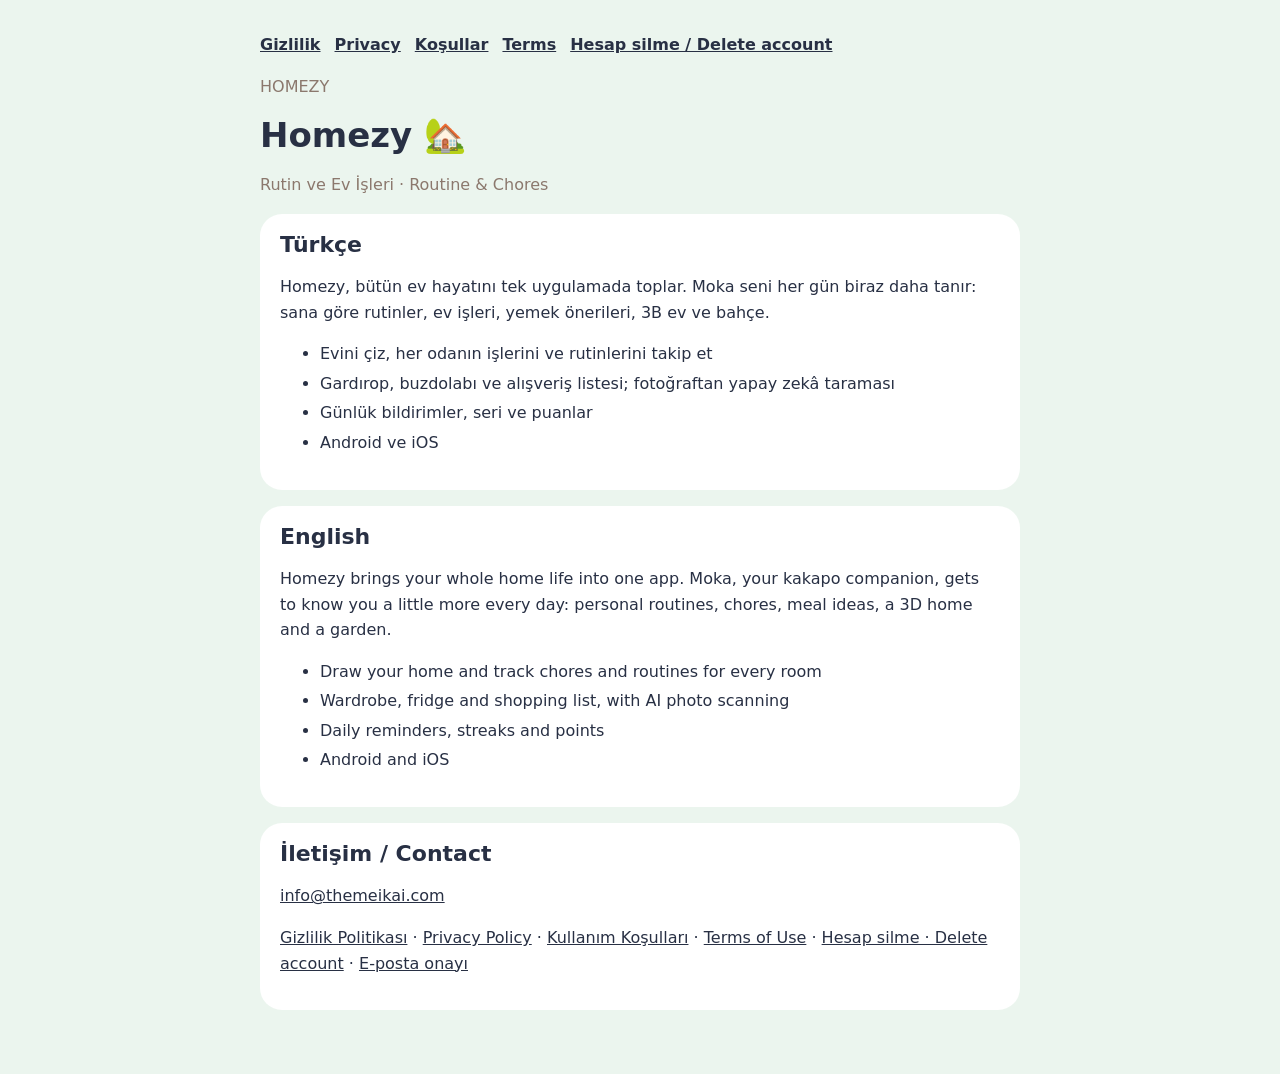
==== homezy/index.html @ 91e220b9 "Add Homezy landing page at /homezy/ Co-Authored-By: Claude Opus 5.5 <noreply@anthropic.com> Claude-S" ====
<!doctype html>
<html lang="tr">
<head>
<meta charset="utf-8">
<meta name="viewport" content="width=device-width, initial-scale=1">
<title>Homezy – Rutin ve Ev İşleri</title>
<meta name="description" content="Homezy: Moka seni tanır, ev işlerini, rutinini ve yemeğini kolaylaştırır. / Moka learns you and makes chores, routine and meals easier.">
<style>
body { margin: 0; background: #EBF5EE; color: #283044; font: 16px/1.6 Nunito, system-ui, sans-serif; }
main { max-width: 760px; margin: 0 auto; padding: 32px 18px 64px; }
h1, h2, h3 { font-family: "Baloo 2", system-ui, sans-serif; line-height: 1.2; }
h1 { font-size: 34px; margin: 0 0 4px; }
h2 { font-size: 22px; margin: 32px 0 8px; }
h3 { font-size: 17px; margin: 18px 0 4px; }
.muted { color: #8B786D; }
.card { background: #fff; border-radius: 22px; padding: 18px 20px; margin-top: 16px; }
.todo { background: #fff3cd; padding: 0 4px; border-radius: 4px; }
a { color: #283044; }
li { margin: 4px 0; }
table { border-collapse: collapse; width: 100%; font-size: 14.5px; background: #fff; border-radius: 12px; overflow: hidden; }
th, td { text-align: left; padding: 8px 10px; border-bottom: 1px solid #EBF5EE; vertical-align: top; }
th { background: #dfeee4; }
nav a { margin-right: 14px; font-weight: 700; }
@media (prefers-color-scheme: dark) {
  body { background: #283044; color: #EBF5EE; }
  .card, table { background: #323b52; }
  th { background: #3a4460; }
  td, th { border-color: #283044; }
  a { color: #EBF5EE; }
  .todo { background: #5c4d1a; }
}

</style>
</head>
<body>
<main>
<nav><a href="/homezy/gizlilik">Gizlilik</a><a href="/homezy/privacy">Privacy</a><a href="/homezy/kosullar">Koşullar</a><a href="/homezy/terms">Terms</a><a href="/homezy/hesap-silme">Hesap silme / Delete account</a></nav>
<p class="muted">HOMEZY</p>
<h1>Homezy 🏡</h1>
<p class="muted">Rutin ve Ev İşleri · Routine &amp; Chores</p>

<div class="card">
<h2 style="margin-top:0">Türkçe</h2>
<p>Homezy, bütün ev hayatını tek uygulamada toplar. Moka seni her gün biraz daha tanır: sana göre rutinler, ev işleri, yemek önerileri, 3B ev ve bahçe.</p>
<ul>
<li>Evini çiz, her odanın işlerini ve rutinlerini takip et</li>
<li>Gardırop, buzdolabı ve alışveriş listesi; fotoğraftan yapay zekâ taraması</li>
<li>Günlük bildirimler, seri ve puanlar</li>
<li>Android ve iOS</li>
</ul>
</div>

<div class="card">
<h2 style="margin-top:0">English</h2>
<p>Homezy brings your whole home life into one app. Moka, your kakapo companion, gets to know you a little more every day: personal routines, chores, meal ideas, a 3D home and a garden.</p>
<ul>
<li>Draw your home and track chores and routines for every room</li>
<li>Wardrobe, fridge and shopping list, with AI photo scanning</li>
<li>Daily reminders, streaks and points</li>
<li>Android and iOS</li>
</ul>
</div>

<div class="card">
<h2 style="margin-top:0">İletişim / Contact</h2>
<p><a href="mailto:info@themeikai.com">info@themeikai.com</a></p>
<p><a href="/homezy/gizlilik">Gizlilik Politikası</a> · <a href="/homezy/privacy">Privacy Policy</a> · <a href="/homezy/kosullar">Kullanım Koşulları</a> · <a href="/homezy/terms">Terms of Use</a> · <a href="/homezy/hesap-silme">Hesap silme · Delete account</a> · <a href="/homezy/eposta-onayi">E-posta onayı</a></p>
</div>
</main>
</body>
</html>
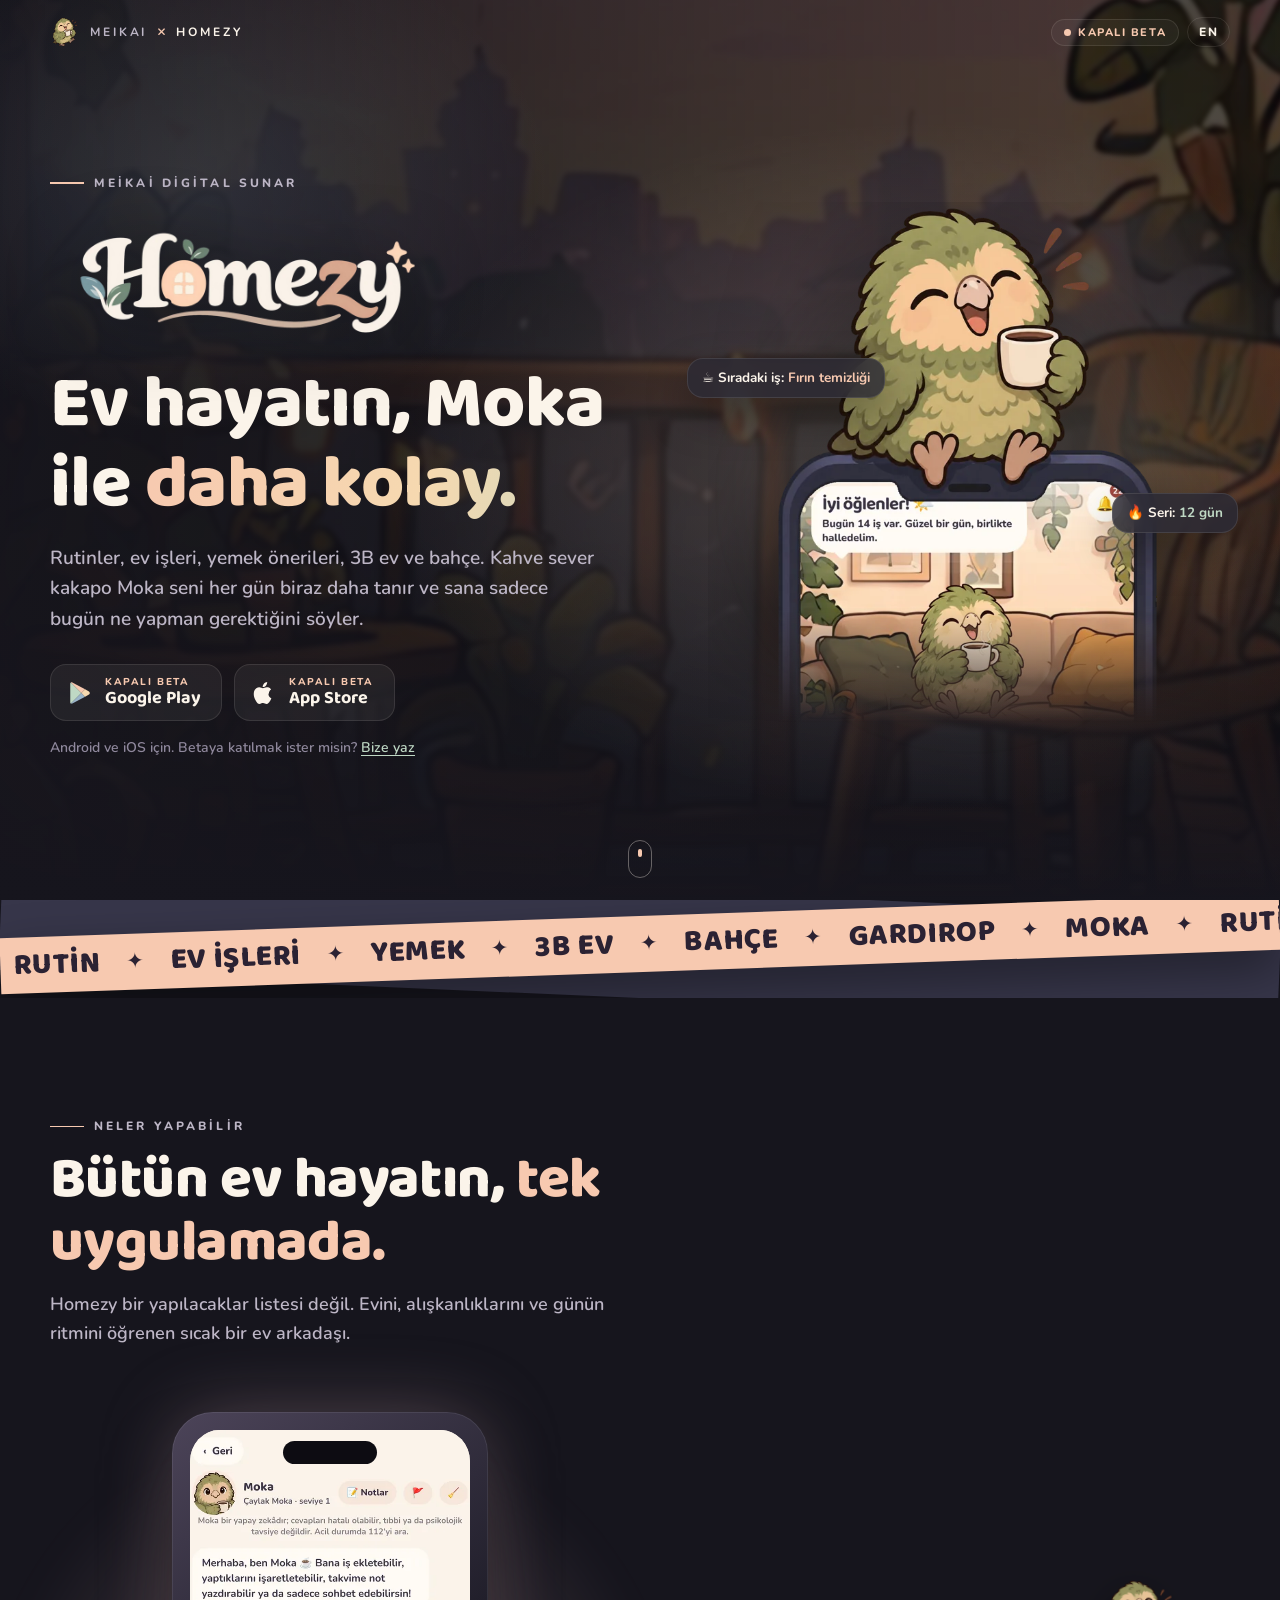
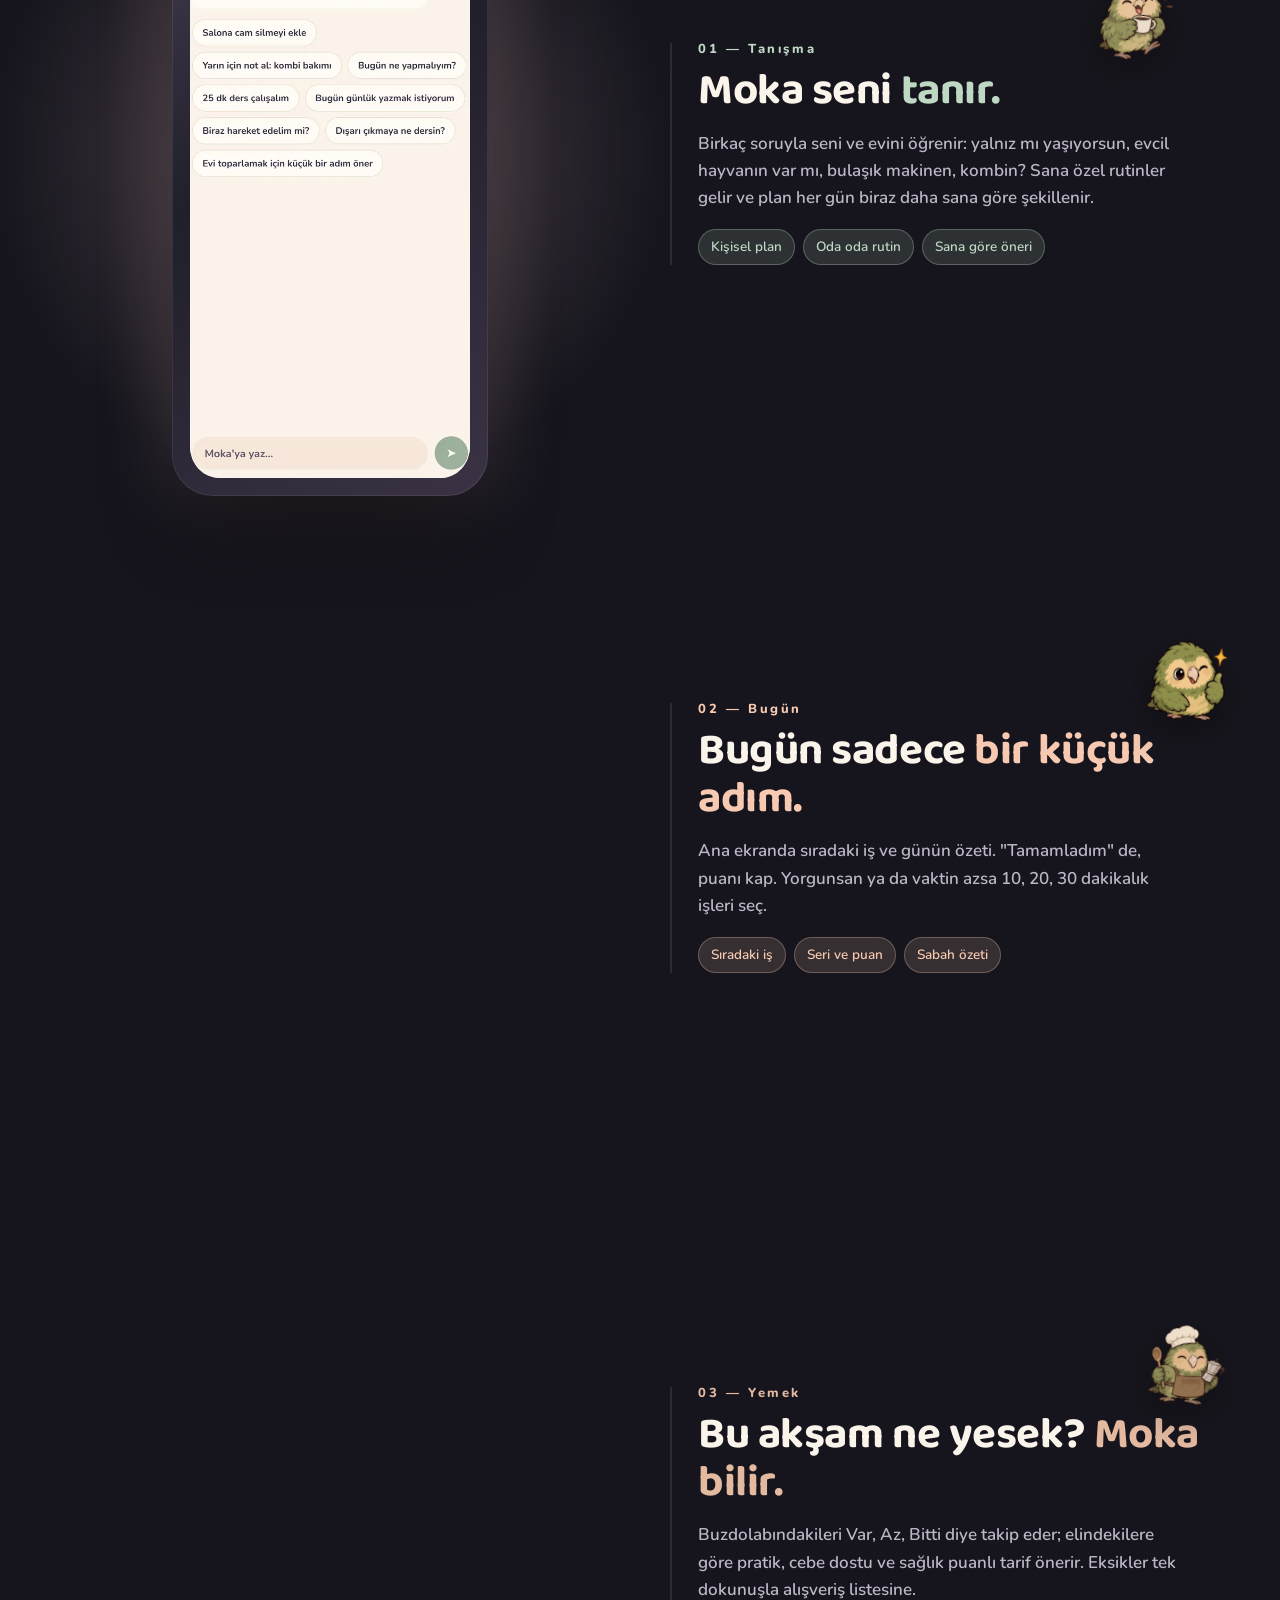
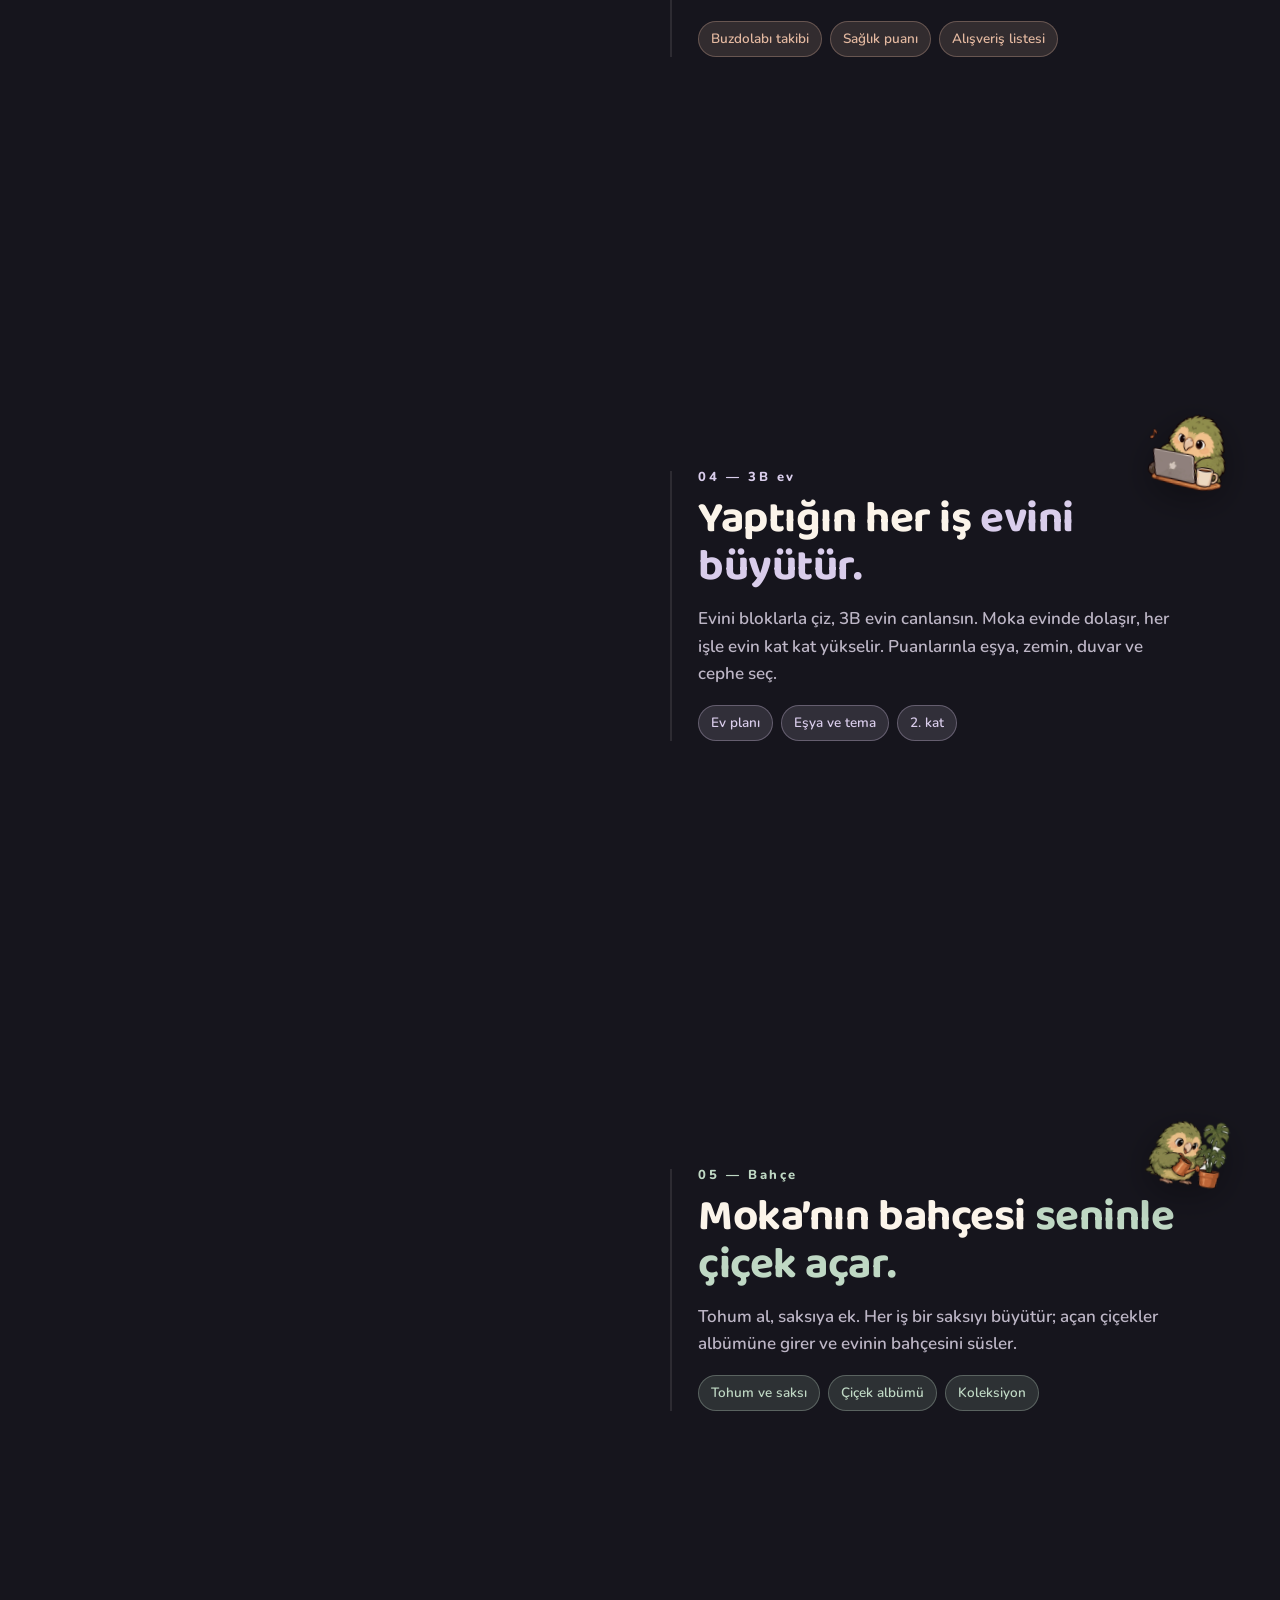
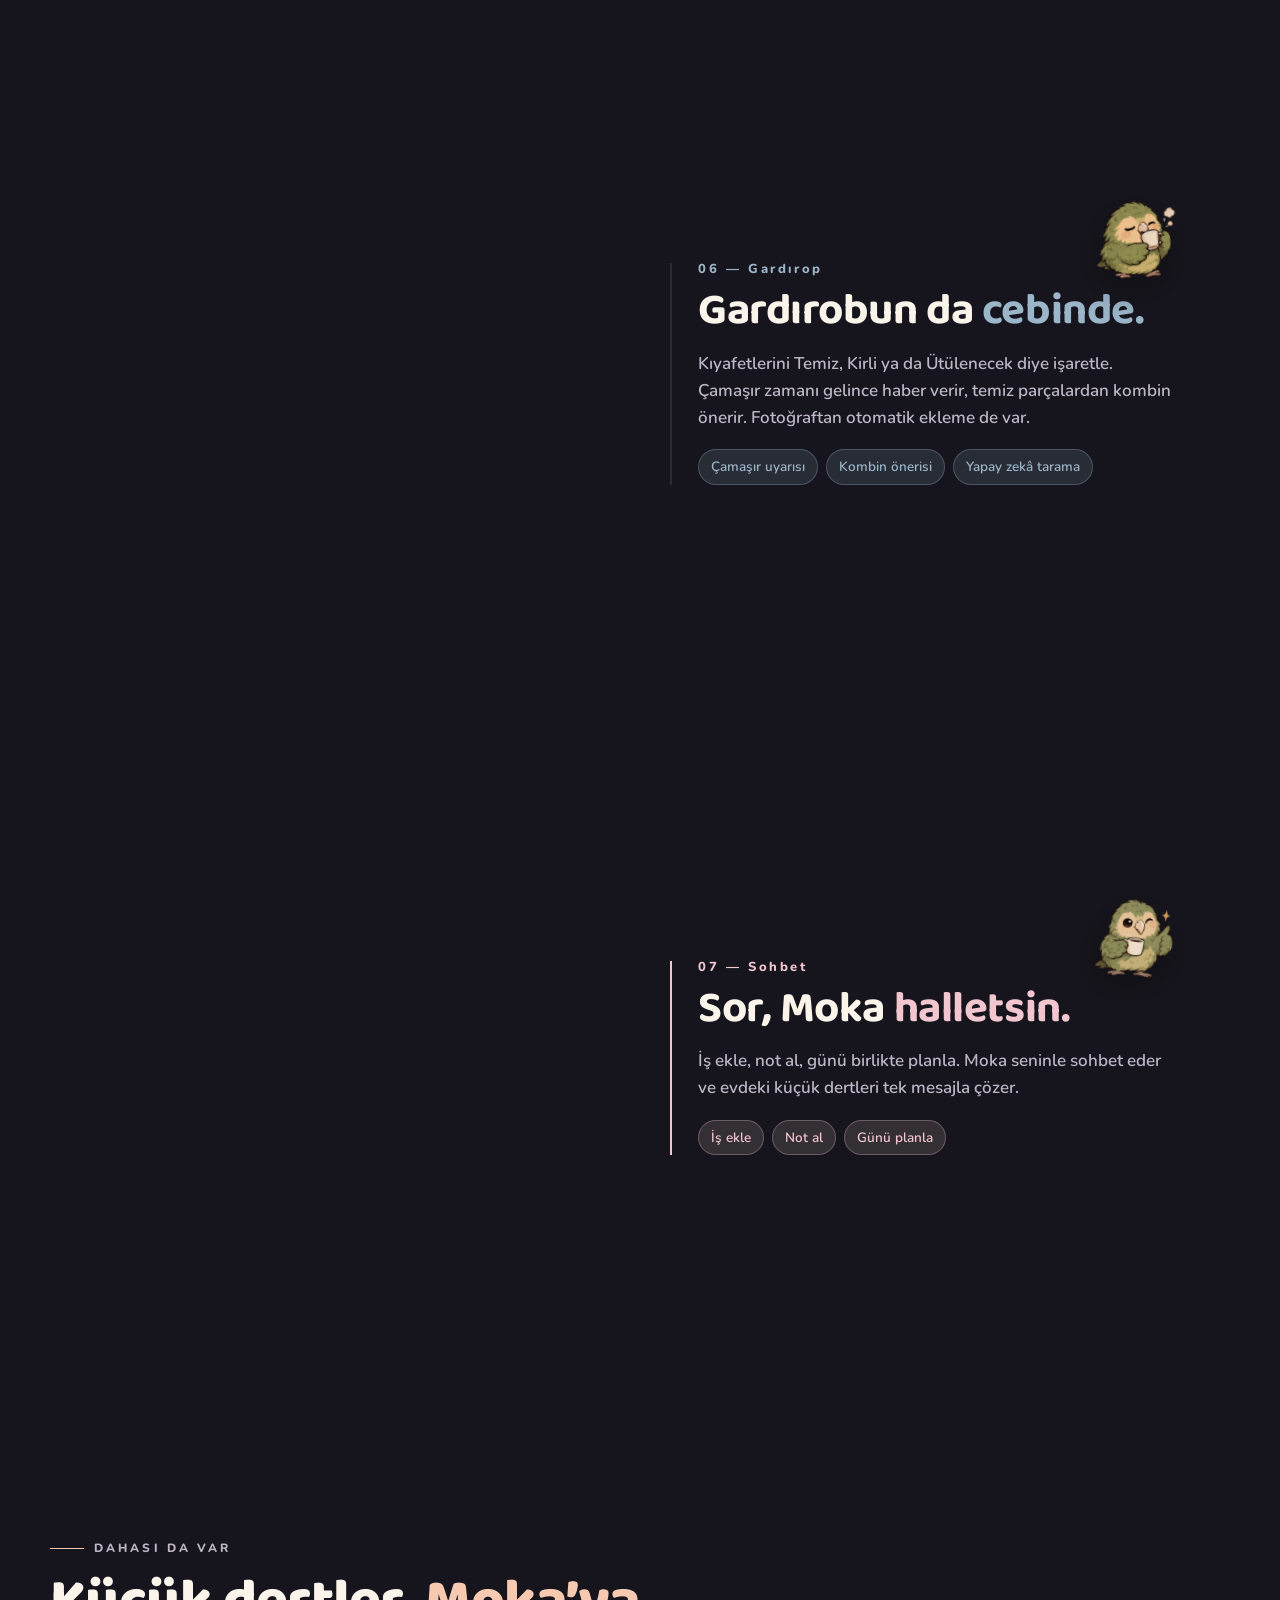
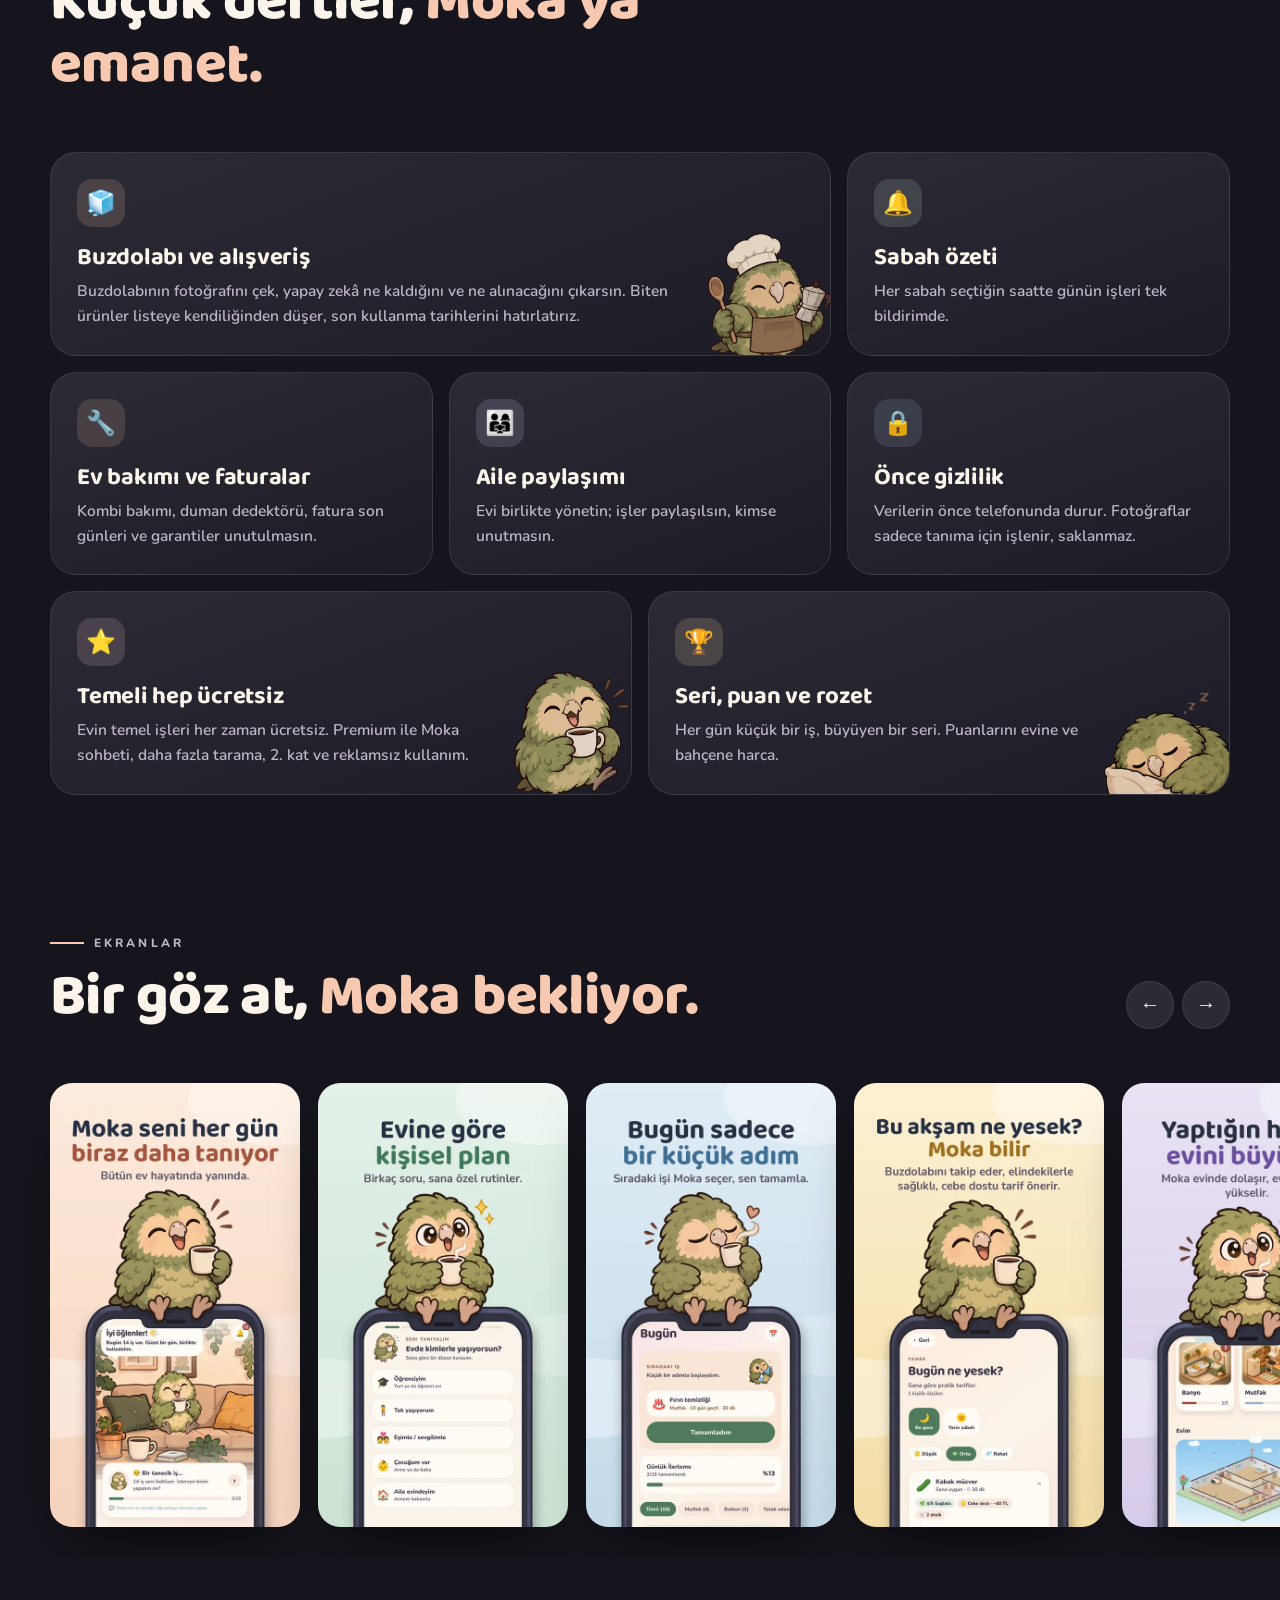
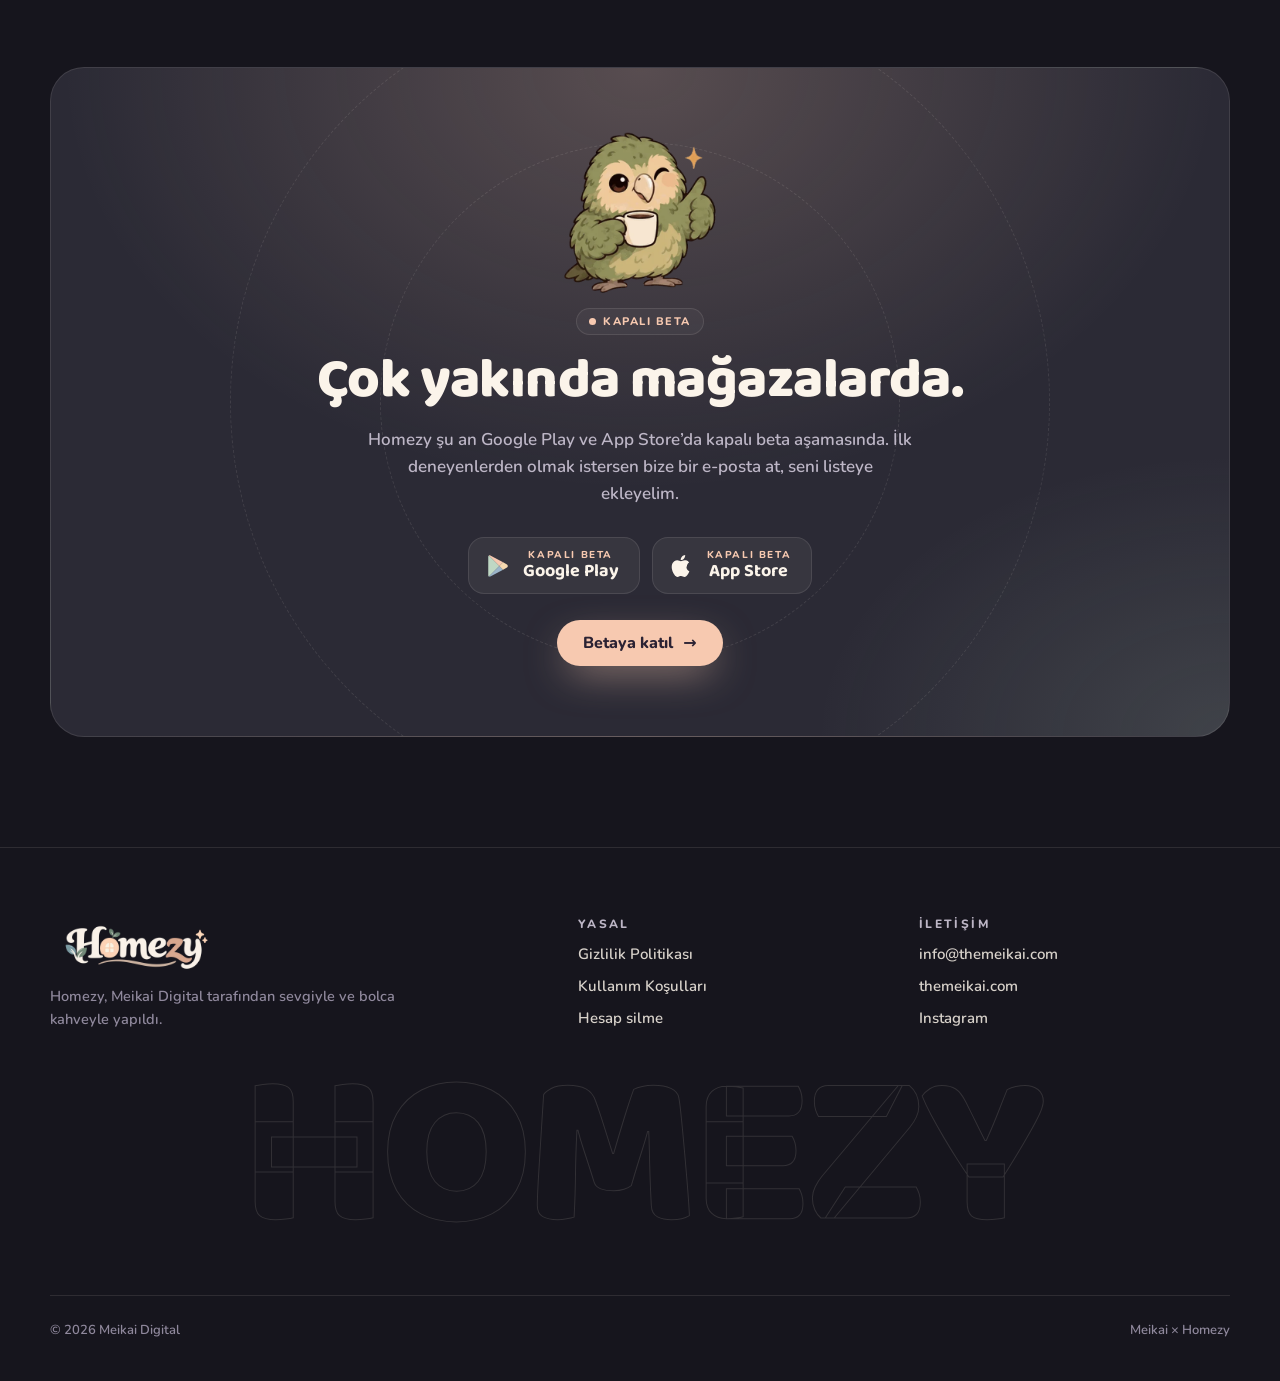
==== commit 93c89bb7: "Meikai x Homezy: ana sayfa kartı ve /homezy/ tanıtım sayfası - Ana sayfada 02 numaralı proje artık M" ====
--- a/homezy/index.html
+++ b/homezy/index.html
@@ -2,70 +2,554 @@
 <html lang="tr">
 <head>
 <meta charset="utf-8">
-<meta name="viewport" content="width=device-width, initial-scale=1">
-<title>Homezy – Rutin ve Ev İşleri</title>
-<meta name="description" content="Homezy: Moka seni tanır, ev işlerini, rutinini ve yemeğini kolaylaştırır. / Moka learns you and makes chores, routine and meals easier.">
+<meta name="viewport" content="width=device-width, initial-scale=1, viewport-fit=cover">
+<title>Homezy – Rutin ve Ev İşleri | Meikai</title>
+<meta name="description" content="Homezy: kahve sever kakapo Moka seni tanır; rutinlerini, ev işlerini, yemeğini, 3B evini ve bahçeni tek uygulamada toplar. Şu an kapalı betada.">
+<meta name="theme-color" content="#16151d">
+<link rel="canonical" href="https://themeikai.com/homezy/">
+<meta property="og:type" content="website">
+<meta property="og:url" content="https://themeikai.com/homezy/">
+<meta property="og:title" content="Homezy – Moka ile ev hayatı daha kolay">
+<meta property="og:description" content="Rutinler, ev işleri, yemek önerileri, 3B ev ve bahçe. Hepsi tek yerde. Meikai x Homezy.">
+<meta property="og:image" content="https://themeikai.com/homezy/img/og.jpg">
+<meta property="og:image:width" content="1024">
+<meta property="og:image:height" content="500">
+<meta name="twitter:card" content="summary_large_image">
+<link rel="icon" href="/homezy/img/moka-happy.webp" type="image/webp">
+<link rel="preconnect" href="https://fonts.googleapis.com">
+<link rel="preconnect" href="https://fonts.gstatic.com" crossorigin>
+<link href="https://fonts.googleapis.com/css2?family=Baloo+2:wght@600;700;800&family=Nunito:wght@500;600;700;800&display=swap" rel="stylesheet">
+<link rel="preload" as="image" href="/homezy/img/tr-moka-phone.webp">
 <style>
-body { margin: 0; background: #EBF5EE; color: #283044; font: 16px/1.6 Nunito, system-ui, sans-serif; }
-main { max-width: 760px; margin: 0 auto; padding: 32px 18px 64px; }
-h1, h2, h3 { font-family: "Baloo 2", system-ui, sans-serif; line-height: 1.2; }
-h1 { font-size: 34px; margin: 0 0 4px; }
-h2 { font-size: 22px; margin: 32px 0 8px; }
-h3 { font-size: 17px; margin: 18px 0 4px; }
-.muted { color: #8B786D; }
-.card { background: #fff; border-radius: 22px; padding: 18px 20px; margin-top: 16px; }
-.todo { background: #fff3cd; padding: 0 4px; border-radius: 4px; }
-a { color: #283044; }
-li { margin: 4px 0; }
-table { border-collapse: collapse; width: 100%; font-size: 14.5px; background: #fff; border-radius: 12px; overflow: hidden; }
-th, td { text-align: left; padding: 8px 10px; border-bottom: 1px solid #EBF5EE; vertical-align: top; }
-th { background: #dfeee4; }
-nav a { margin-right: 14px; font-weight: 700; }
-@media (prefers-color-scheme: dark) {
-  body { background: #283044; color: #EBF5EE; }
-  .card, table { background: #323b52; }
-  th { background: #3a4460; }
-  td, th { border-color: #283044; }
-  a { color: #EBF5EE; }
-  .todo { background: #5c4d1a; }
+:root {
+  --bg: #16151d; --bg2: #1d1c26; --surface: #2b2a35; --card: #37364a; --line: rgb(251 244 234 / .1);
+  --ink: #fbf4ea; --muted: #bdb6c6; --dim: #8f889c;
+  --sage: #bfd8c4; --peach: #f7c9b0; --warm: #e3b9a0; --lav: #d9cdeb; --rose: #f2c6cf; --blue: #9bb5c9; --gold: #f6d9b0;
+  --accent: var(--sage);
+  --display: "Baloo 2", system-ui, sans-serif; --body: "Nunito", system-ui, sans-serif;
+  --ease: cubic-bezier(.16, 1, .3, 1);
 }
-
+*, *::before, *::after { box-sizing: border-box; }
+html { scroll-behavior: smooth; -webkit-text-size-adjust: 100%; }
+body { margin: 0; background: var(--bg); color: var(--ink); font: 600 17px/1.6 var(--body); overflow-x: clip; -webkit-font-smoothing: antialiased; }
+img { max-width: 100%; height: auto; display: block; }
+a { color: inherit; }
+h1, h2, h3 { font-family: var(--display); font-weight: 700; line-height: 1.08; margin: 0; letter-spacing: -.01em; }
+p { margin: 0; }
+.wrap { width: min(1180px, 100% - 32px); margin-inline: auto; }
+.sr { position: absolute; width: 1px; height: 1px; overflow: hidden; clip: rect(0 0 0 0); white-space: nowrap; }
+::selection { background: var(--peach); color: var(--bg); }
+
+/* ---------- Üst bar ---------- */
+.top { position: fixed; inset: 0 0 auto; z-index: 50; transition: background .4s, backdrop-filter .4s, border-color .4s; border-bottom: 1px solid transparent; }
+.top.scrolled { background: rgb(22 21 29 / .72); backdrop-filter: blur(14px) saturate(1.3); -webkit-backdrop-filter: blur(14px) saturate(1.3); border-color: var(--line); }
+.top .wrap { display: flex; align-items: center; justify-content: space-between; gap: 12px; height: 64px; }
+.lockup { display: flex; align-items: center; gap: 10px; text-decoration: none; font: 700 12px/1 var(--body); letter-spacing: .24em; text-transform: uppercase; white-space: nowrap; }
+.lockup img { width: 30px; height: 30px; border-radius: 8px; }
+.lockup .x { color: var(--peach); font-size: 15px; letter-spacing: 0; transform: translateY(-1px); }
+.lockup .mk { color: var(--muted); }
+.top-r { display: flex; align-items: center; gap: 8px; }
+.pill { display: inline-flex; align-items: center; gap: 7px; padding: 7px 12px; border-radius: 999px; border: 1px solid var(--line); background: rgb(255 255 255 / .04); font: 800 11px/1 var(--body); letter-spacing: .14em; text-transform: uppercase; color: var(--peach); white-space: nowrap; }
+.pill i { width: 7px; height: 7px; border-radius: 50%; background: var(--peach); box-shadow: 0 0 0 0 rgb(247 201 176 / .7); animation: ping 2s infinite; }
+@keyframes ping { 70% { box-shadow: 0 0 0 9px rgb(247 201 176 / 0); } 100% { box-shadow: 0 0 0 0 rgb(247 201 176 / 0); } }
+.lang { appearance: none; border: 1px solid var(--line); background: transparent; color: var(--ink); font: 800 12px/1 var(--body); letter-spacing: .12em; padding: 8px 11px; border-radius: 999px; cursor: pointer; transition: background .2s, color .2s; }
+.lang:hover { background: var(--ink); color: var(--bg); }
+
+/* ---------- Hero ---------- */
+.hero { position: relative; min-height: 100svh; display: grid; align-items: center; padding: 96px 0 72px; overflow: hidden; isolation: isolate; }
+.hero-bg { position: absolute; inset: -6% -2%; z-index: -3; background: url(/homezy/img/bg-balkon.webp) center 60% / cover; filter: saturate(.9) brightness(.42) blur(2px); transform: translate3d(0, var(--py, 0), 0) scale(1.05); }
+.hero::before { content: ""; position: absolute; inset: 0; z-index: -2; background:
+  radial-gradient(60% 55% at 72% 52%, rgb(247 201 176 / .22), transparent 70%),
+  radial-gradient(40% 40% at 15% 20%, rgb(155 181 201 / .14), transparent 70%),
+  linear-gradient(90deg, rgb(22 21 29 / .95) 0%, rgb(22 21 29 / .55) 55%, rgb(22 21 29 / .3) 100%),
+  linear-gradient(180deg, transparent 60%, var(--bg) 100%); }
+.stars { position: absolute; inset: 0; z-index: -1; pointer-events: none; }
+.stars span { position: absolute; width: 3px; height: 3px; border-radius: 50%; background: var(--gold); box-shadow: 0 0 10px 2px rgb(246 217 176 / .7); opacity: 0; animation: firefly var(--d, 9s) var(--dl, 0s) ease-in-out infinite; }
+@keyframes firefly { 0%, 100% { opacity: 0; transform: translate(0, 0); } 30% { opacity: .9; } 50% { transform: translate(var(--dx, 20px), var(--dy, -30px)); opacity: .5; } 70% { opacity: .95; } }
+.hero-grid { display: grid; gap: 40px; align-items: center; }
+.eyebrow { display: inline-flex; align-items: center; gap: 10px; font: 800 12px/1 var(--body); letter-spacing: .26em; text-transform: uppercase; color: var(--muted); }
+.eyebrow::before { content: ""; width: 34px; height: 1.5px; background: var(--peach); }
+.hero-logo { width: min(400px, 78vw); margin: 22px 0 18px -6px; filter: drop-shadow(0 10px 40px rgb(0 0 0 / .45)); }
+.hero h1 { font-size: clamp(38px, 6.2vw, 74px); font-weight: 800; }
+.hero h1 em { font-style: normal; background: linear-gradient(100deg, var(--peach), var(--gold) 35%, var(--sage) 65%, var(--peach)); background-size: 220% 100%; -webkit-background-clip: text; background-clip: text; color: transparent; animation: shimmer 7s linear infinite; }
+@keyframes shimmer { to { background-position: -220% 0; } }
+.hero .lead { margin-top: 18px; max-width: 34rem; font-size: clamp(16px, 1.6vw, 19px); color: var(--muted); }
+.stores { display: flex; flex-wrap: wrap; gap: 12px; margin-top: 30px; }
+.store { position: relative; display: inline-flex; align-items: center; gap: 12px; padding: 11px 20px 11px 16px; border-radius: 16px; background: rgb(251 244 234 / .06); border: 1px solid var(--line); color: var(--ink); text-decoration: none; cursor: default; overflow: hidden; transition: border-color .3s, transform .3s var(--ease); }
+.store:hover { border-color: rgb(247 201 176 / .45); transform: translateY(-2px); }
+.store svg { width: 26px; height: 26px; flex: none; }
+.store small { display: block; font: 800 10px/1.2 var(--body); letter-spacing: .16em; text-transform: uppercase; color: var(--peach); }
+.store b { display: block; font: 700 18px/1.15 var(--display); }
+.store::after { content: ""; position: absolute; inset: 0; background: linear-gradient(110deg, transparent 30%, rgb(255 255 255 / .09) 50%, transparent 70%); transform: translateX(-100%); animation: sweep 4.5s 1.5s ease-in-out infinite; }
+@keyframes sweep { 40%, 100% { transform: translateX(100%); } }
+.platforms { margin-top: 16px; font-size: 14px; color: var(--dim); }
+.platforms a { color: var(--sage); text-underline-offset: 3px; }
+
+.hero-art { position: relative; justify-self: center; width: min(520px, 92vw); perspective: 1200px; }
+.hero-art .glow { position: absolute; inset: 12% 8% 0; border-radius: 50%; background: radial-gradient(closest-side, rgb(247 201 176 / .45), rgb(191 216 196 / .12) 60%, transparent); filter: blur(30px); animation: breathe 6s ease-in-out infinite; }
+@keyframes breathe { 50% { transform: scale(1.08); opacity: .8; } }
+.phone-3d { position: relative; transform-style: preserve-3d; transform: rotateX(var(--rx, 0deg)) rotateY(var(--ry, 0deg)); transition: transform .5s var(--ease); }
+.phone-3d img { width: 100%; animation: bob 5s ease-in-out infinite; filter: drop-shadow(0 40px 60px rgb(0 0 0 / .55)); -webkit-mask-image: linear-gradient(180deg, #000 78%, transparent 100%); mask-image: linear-gradient(180deg, #000 78%, transparent 100%); }
+@keyframes bob { 50% { transform: translateY(-14px); } }
+.bubble { position: absolute; z-index: 2; padding: 10px 14px; border-radius: 16px; background: rgb(43 42 53 / .82); border: 1px solid var(--line); backdrop-filter: blur(10px); -webkit-backdrop-filter: blur(10px); font: 700 13.5px/1.35 var(--body); box-shadow: 0 18px 40px rgb(0 0 0 / .35); animation: bob 6s ease-in-out infinite; white-space: nowrap; }
+.bubble b { color: var(--peach); }
+.bubble.b1 { left: -4%; top: 30%; animation-delay: -2s; }
+.bubble.b2 { right: -2%; top: 56%; animation-delay: -4s; }
+.bubble.b2 b { color: var(--sage); }
+.scroll-cue { position: absolute; left: 50%; bottom: 22px; width: 24px; height: 38px; margin-left: -12px; border: 1.5px solid rgb(251 244 234 / .35); border-radius: 14px; }
+.scroll-cue::after { content: ""; position: absolute; left: 50%; top: 8px; width: 4px; height: 8px; margin-left: -2px; border-radius: 2px; background: var(--peach); animation: cue 1.8s ease-in-out infinite; }
+@keyframes cue { 60% { transform: translateY(12px); opacity: 0; } 100% { opacity: 0; } }
+
+/* ---------- Kayan şerit ---------- */
+.band { position: relative; z-index: 2; margin: -10px 0 0; transform: rotate(-2deg); background: var(--peach); color: #2b2233; overflow: hidden; box-shadow: 0 20px 50px rgb(0 0 0 / .4); }
+.band.back { position: absolute; inset: 0; transform: rotate(2.5deg); background: var(--card); z-index: -1; box-shadow: none; }
+.band-wrap { position: relative; padding: 26px 0; isolation: isolate; overflow: hidden; }
+.band-track { display: flex; width: max-content; animation: marquee 32s linear infinite; }
+.band-track span { display: flex; align-items: center; gap: 26px; padding: 13px 13px; font: 800 clamp(20px, 2.6vw, 30px)/1 var(--display); text-transform: uppercase; letter-spacing: .02em; white-space: nowrap; }
+.band-track span::after { content: "✦"; font-size: .7em; }
+@keyframes marquee { to { transform: translateX(-50%); } }
+
+/* ---------- Bölüm başlıkları ---------- */
+section { position: relative; }
+.sec { padding: 110px 0; }
+.sec-head { max-width: 760px; }
+.sec-head h2 { margin-top: 14px; font-size: clamp(34px, 5vw, 58px); font-weight: 800; }
+.sec-head h2 span { color: var(--peach); }
+.sec-head p { margin-top: 16px; color: var(--muted); font-size: 18px; max-width: 36rem; }
+
+/* ---------- Özellik vitrini (yapışkan telefon) ---------- */
+.show { display: grid; gap: 0; margin-top: 64px; }
+.show-phone { display: none; }
+.feat { padding: 28px 0 64px; }
+.feat-in { position: relative; padding-left: 26px; border-left: 2px solid var(--line); transition: border-color .5s; }
+.feat.on .feat-in { border-color: var(--c); }
+.feat-n { font: 800 13px/1 var(--body); letter-spacing: .2em; color: var(--c); }
+.feat h3 { margin-top: 12px; font-size: clamp(28px, 3.6vw, 44px); }
+.feat h3 span { color: var(--c); }
+.feat p { margin-top: 14px; color: var(--muted); max-width: 30rem; }
+.feat ul { list-style: none; padding: 0; margin: 18px 0 0; display: flex; flex-wrap: wrap; gap: 8px; }
+.feat li { padding: 6px 12px; border-radius: 999px; font-size: 13.5px; background: color-mix(in srgb, var(--c) 14%, transparent); color: var(--c); border: 1px solid color-mix(in srgb, var(--c) 30%, transparent); }
+.feat .sticker { position: absolute; right: 0; top: -64px; width: 84px; opacity: .95; transform: rotate(8deg); filter: drop-shadow(0 10px 20px rgb(0 0 0 / .4)); }
+.feat-shot { margin: 30px auto 0; width: min(290px, 78vw); }
+.device { position: relative; aspect-ratio: 1290 / 2796; border-radius: 13% / 6%; padding: 3.2%; background: linear-gradient(145deg, #4c4459, #211f2b 45%, #3b3345); box-shadow: 0 0 0 1px rgb(255 255 255 / .08) inset, 0 40px 80px -20px rgb(0 0 0 / .7), 0 0 80px -10px color-mix(in srgb, var(--c, var(--peach)) 35%, transparent); }
+.device::before { content: ""; position: absolute; z-index: 3; top: 4.2%; left: 50%; width: 30%; height: 3.4%; margin-left: -15%; border-radius: 99px; background: #0d0c12; }
+.screen { position: relative; height: 100%; border-radius: 10.5% / 4.9%; overflow: hidden; background: #fbf4ea; }
+.screen img { position: absolute; inset: 0; width: 100%; height: 100%; object-fit: cover; object-position: top; }
+
+/* ---------- Bento ---------- */
+.bento { display: grid; gap: 16px; margin-top: 56px; }
+.tile { position: relative; overflow: hidden; padding: 26px; border-radius: 26px; background: linear-gradient(160deg, var(--surface), var(--bg2)); border: 1px solid var(--line); isolation: isolate; transition: transform .5s var(--ease), border-color .3s; }
+.tile::before { content: ""; position: absolute; inset: 0; z-index: -1; background: radial-gradient(380px circle at var(--mx, 50%) var(--my, 0%), color-mix(in srgb, var(--c) 22%, transparent), transparent 60%); opacity: 0; transition: opacity .4s; }
+.tile:hover { transform: translateY(-4px); border-color: color-mix(in srgb, var(--c) 40%, transparent); }
+.tile:hover::before { opacity: 1; }
+.tile .ic { display: grid; place-items: center; width: 48px; height: 48px; border-radius: 15px; background: color-mix(in srgb, var(--c) 16%, transparent); font-size: 24px; }
+.tile h3 { margin-top: 18px; font-size: 24px; }
+.tile p { margin-top: 8px; color: var(--muted); font-size: 15.5px; }
+.tile .moka { position: absolute; right: -10px; bottom: -14px; width: 140px; z-index: -1; opacity: .9; transition: transform .6s var(--ease); }
+.tile:hover .moka { transform: translateY(-8px) rotate(-4deg); }
+.tile.big, .tile.half { padding-right: 140px; }
+
+/* ---------- Galeri ---------- */
+.gal-head { display: flex; align-items: flex-end; justify-content: space-between; gap: 20px; }
+.gal-nav { display: flex; gap: 8px; flex: none; }
+.gal-nav button { width: 48px; height: 48px; border-radius: 50%; border: 1px solid var(--line); background: var(--surface); color: var(--ink); font-size: 20px; cursor: pointer; transition: background .2s, color .2s, transform .2s; }
+.gal-nav button:hover { background: var(--peach); color: var(--bg); transform: scale(1.06); }
+.gallery { display: flex; gap: 18px; margin-top: 44px; padding: 10px max(16px, (100vw - 1180px) / 2) 30px; overflow-x: auto; scroll-snap-type: x mandatory; scrollbar-width: none; cursor: grab; }
+.gallery::-webkit-scrollbar { display: none; }
+.gallery.drag { cursor: grabbing; scroll-snap-type: none; }
+.gallery figure { flex: 0 0 min(250px, 64vw); margin: 0; scroll-snap-align: center; border-radius: 22px; overflow: hidden; box-shadow: 0 30px 60px -20px rgb(0 0 0 / .6); transition: transform .5s var(--ease); }
+.gallery figure:hover { transform: translateY(-8px) rotate(-1deg); }
+.gallery img { width: 100%; aspect-ratio: 9 / 16; object-fit: cover; pointer-events: none; user-select: none; }
+
+/* ---------- Beta CTA ---------- */
+.beta { position: relative; overflow: hidden; border-radius: 34px; padding: 56px 28px; text-align: center; background:
+  radial-gradient(70% 90% at 50% 0%, rgb(247 201 176 / .22), transparent 70%),
+  radial-gradient(50% 60% at 100% 100%, rgb(191 216 196 / .14), transparent 70%), var(--surface); border: 1px solid var(--line); isolation: isolate; }
+.beta .moka-wink { width: 170px; margin: -10px auto 8px; animation: bob 5s ease-in-out infinite; }
+.beta h2 { font-size: clamp(32px, 5vw, 56px); font-weight: 800; }
+.beta p { margin: 14px auto 0; max-width: 34rem; color: var(--muted); }
+.beta .stores { justify-content: center; }
+.btn { display: inline-flex; align-items: center; gap: 10px; margin-top: 26px; padding: 15px 26px; border-radius: 999px; background: var(--peach); color: #2b2233; font: 800 16px/1 var(--body); text-decoration: none; box-shadow: 0 14px 40px -10px rgb(247 201 176 / .6); transition: transform .3s var(--ease), box-shadow .3s; }
+.btn:hover { transform: translateY(-3px) scale(1.02); box-shadow: 0 20px 50px -10px rgb(247 201 176 / .8); }
+.beta .ring { position: absolute; z-index: -1; border: 1px dashed rgb(251 244 234 / .1); border-radius: 50%; left: 50%; top: 50%; translate: -50% -50%; animation: spin 60s linear infinite; }
+@keyframes spin { to { rotate: 360deg; } }
+
+/* ---------- Alt bilgi ---------- */
+footer { padding: 70px 0 40px; border-top: 1px solid var(--line); margin-top: 110px; }
+.foot { display: grid; gap: 30px; }
+.foot-logo { width: 170px; }
+.foot p { color: var(--dim); font-size: 14.5px; margin-top: 10px; max-width: 22rem; }
+.foot h4 { margin: 0 0 12px; font: 800 12px/1 var(--body); letter-spacing: .2em; text-transform: uppercase; color: var(--muted); }
+.foot ul { list-style: none; margin: 0; padding: 0; display: grid; gap: 8px; font-size: 15px; }
+.foot a { text-decoration: none; color: var(--ink); opacity: .85; transition: color .2s, opacity .2s; }
+.foot a:hover { color: var(--peach); opacity: 1; }
+.legal { display: flex; flex-wrap: wrap; justify-content: space-between; gap: 12px; margin-top: 50px; padding-top: 24px; border-top: 1px solid var(--line); font-size: 13px; color: var(--dim); }
+.meikai-word { margin-top: 40px; font: 800 clamp(64px, 17vw, 230px)/.8 var(--display); letter-spacing: -.03em; color: transparent; -webkit-text-stroke: 1px rgb(251 244 234 / .12); text-align: center; user-select: none; white-space: nowrap; overflow: hidden; }
+
+/* ---------- Görünme animasyonları ---------- */
+.js .rv { opacity: 0; transform: translateY(34px); transition: opacity 1s var(--ease), transform 1s var(--ease); transition-delay: var(--dl, 0s); }
+.js .rv.in { opacity: 1; transform: none; }
+.js .hero .rv { transition-duration: 1.2s; }
+
+@media (min-width: 720px) {
+  .bento { grid-template-columns: repeat(6, 1fr); }
+  .tile { grid-column: span 2; }
+  .tile.big { grid-column: span 4; }
+  .tile.half { grid-column: span 3; }
+  .foot { grid-template-columns: 1.6fr 1fr 1fr; }
+  .beta { padding: 70px 40px; }
+}
+@media (min-width: 980px) {
+  .hero-grid { grid-template-columns: 1.08fr .92fr; }
+  .show { grid-template-columns: 1fr 1fr; gap: 60px; }
+  .show-phone { display: block; position: sticky; top: 12vh; height: 76vh; align-self: start; }
+  .show-phone .device { height: 100%; width: auto; margin-inline: auto; transition: box-shadow .8s; }
+  .show-phone .screen img { opacity: 0; transform: scale(1.04); transition: opacity .7s var(--ease), transform .9s var(--ease); }
+  .show-phone .screen img.on { opacity: 1; transform: none; }
+  .show-phone .orbit { position: absolute; left: 50%; top: 50%; width: 120%; aspect-ratio: 1; translate: -50% -50%; border-radius: 50%; z-index: -1; background: radial-gradient(closest-side, color-mix(in srgb, var(--c) 30%, transparent), transparent); transition: background .8s; filter: blur(20px); }
+  .feat { min-height: 76vh; display: flex; align-items: center; padding: 0; }
+  .feat-in { opacity: .35; transition: opacity .6s, border-color .5s; }
+  .feat.on .feat-in { opacity: 1; }
+  .feat-shot { display: none; }
+}
+@media (max-width: 560px) {
+  .lockup .mk, .lockup .x { display: none; }
+  .bubble { font-size: 12px; padding: 8px 11px; }
+  .bubble.b1 { left: 0; }
+  .bubble.b2 { right: 0; }
+  .tile.big, .tile.half { padding-right: 26px; padding-bottom: 120px; }
+  .feat-shot { width: min(250px, 66vw); }
+  .gal-nav { display: none; }
+}
+@media (prefers-reduced-motion: reduce) {
+  *, *::before, *::after { animation: none !important; transition: none !important; }
+  .js .rv { opacity: 1; transform: none; }
+  html { scroll-behavior: auto; }
+}
 </style>
 </head>
 <body>
+<script>document.documentElement.classList.add('js');</script>
+
+<header class="top" id="top">
+  <div class="wrap">
+    <a class="lockup" href="/" aria-label="Meikai ana sayfa">
+      <img src="/homezy/img/moka-happy.webp" alt="" width="30" height="30">
+      <span class="mk" lang="en">Meikai</span><span class="x">×</span><span lang="en">Homezy</span>
+    </a>
+    <div class="top-r">
+      <span class="pill"><i></i><span data-t="beta">Kapalı beta</span></span>
+      <button class="lang" id="lang" type="button" aria-label="Switch to English">EN</button>
+    </div>
+  </div>
+</header>
+
 <main>
-<nav><a href="/homezy/gizlilik">Gizlilik</a><a href="/homezy/privacy">Privacy</a><a href="/homezy/kosullar">Koşullar</a><a href="/homezy/terms">Terms</a><a href="/homezy/hesap-silme">Hesap silme / Delete account</a></nav>
-<p class="muted">HOMEZY</p>
-<h1>Homezy 🏡</h1>
-<p class="muted">Rutin ve Ev İşleri · Routine &amp; Chores</p>
-
-<div class="card">
-<h2 style="margin-top:0">Türkçe</h2>
-<p>Homezy, bütün ev hayatını tek uygulamada toplar. Moka seni her gün biraz daha tanır: sana göre rutinler, ev işleri, yemek önerileri, 3B ev ve bahçe.</p>
-<ul>
-<li>Evini çiz, her odanın işlerini ve rutinlerini takip et</li>
-<li>Gardırop, buzdolabı ve alışveriş listesi; fotoğraftan yapay zekâ taraması</li>
-<li>Günlük bildirimler, seri ve puanlar</li>
-<li>Android ve iOS</li>
-</ul>
-</div>
-
-<div class="card">
-<h2 style="margin-top:0">English</h2>
-<p>Homezy brings your whole home life into one app. Moka, your kakapo companion, gets to know you a little more every day: personal routines, chores, meal ideas, a 3D home and a garden.</p>
-<ul>
-<li>Draw your home and track chores and routines for every room</li>
-<li>Wardrobe, fridge and shopping list, with AI photo scanning</li>
-<li>Daily reminders, streaks and points</li>
-<li>Android and iOS</li>
-</ul>
-</div>
-
-<div class="card">
-<h2 style="margin-top:0">İletişim / Contact</h2>
-<p><a href="mailto:info@themeikai.com">info@themeikai.com</a></p>
-<p><a href="/homezy/gizlilik">Gizlilik Politikası</a> · <a href="/homezy/privacy">Privacy Policy</a> · <a href="/homezy/kosullar">Kullanım Koşulları</a> · <a href="/homezy/terms">Terms of Use</a> · <a href="/homezy/hesap-silme">Hesap silme · Delete account</a> · <a href="/homezy/eposta-onayi">E-posta onayı</a></p>
-</div>
+  <!-- HERO -->
+  <section class="hero">
+    <div class="hero-bg" aria-hidden="true"></div>
+    <div class="stars" id="stars" aria-hidden="true"></div>
+    <div class="wrap hero-grid">
+      <div>
+        <div class="eyebrow rv" data-t="heroEye">Meikai Digital sunar</div>
+        <img class="hero-logo rv" style="--dl:.08s" src="/homezy/img/logo.webp" alt="Homezy" width="900" height="300">
+        <h1 class="rv" style="--dl:.16s" data-t="heroH">Ev hayatın, Moka ile <em>daha kolay.</em></h1>
+        <p class="lead rv" style="--dl:.24s" data-t="heroP">Rutinler, ev işleri, yemek önerileri, 3B ev ve bahçe. Kahve sever kakapo Moka seni her gün biraz daha tanır ve sana sadece bugün ne yapman gerektiğini söyler.</p>
+        <div class="stores rv" style="--dl:.32s">
+          <span class="store" aria-disabled="true">
+            <svg viewBox="0 0 24 24" aria-hidden="true"><path fill="#bfd8c4" d="M3.6 2.2 13.3 12l-9.7 9.8c-.3-.2-.6-.6-.6-1.1V3.3c0-.5.3-.9.6-1.1Z"/><path fill="#f7c9b0" d="m16.7 8.6-3.4 3.4-9.7-9.8c.4-.2.9-.2 1.3 0l11.8 6.4Z"/><path fill="#9bb5c9" d="m16.7 15.4-11.8 6.4c-.4.2-.9.2-1.3 0l9.7-9.8 3.4 3.4Z"/><path fill="#f6d9b0" d="m20.3 10.6-3.6-2-3.4 3.4 3.4 3.4 3.6-2c1-.6 1-2.2 0-2.8Z"/></svg>
+            <span><small data-t="beta">Kapalı beta</small><b>Google Play</b></span>
+          </span>
+          <span class="store" aria-disabled="true">
+            <svg viewBox="0 0 24 24" aria-hidden="true"><path fill="#fbf4ea" d="M16.4 12.6c0-2.6 2.1-3.8 2.2-3.9-1.2-1.8-3.1-2-3.7-2-1.6-.2-3.1.9-3.9.9-.8 0-2-.9-3.4-.9-1.7 0-3.3 1-4.2 2.6-1.8 3.1-.5 7.7 1.3 10.2.8 1.2 1.8 2.6 3.1 2.6 1.3-.1 1.7-.8 3.3-.8 1.5 0 1.9.8 3.3.8 1.4 0 2.2-1.3 3-2.5 1-1.4 1.4-2.8 1.4-2.8s-2.7-1.1-2.7-4.2ZM13.9 5c.7-.9 1.2-2 1-3.2-1 0-2.3.7-3 1.6-.7.8-1.2 2-1.1 3.1 1.2.1 2.3-.6 3.1-1.5Z"/></svg>
+            <span><small data-t="beta">Kapalı beta</small><b>App Store</b></span>
+          </span>
+        </div>
+        <p class="platforms rv" style="--dl:.4s"><span data-t="plat">Android ve iOS için. Betaya katılmak ister misin?</span> <a href="mailto:info@themeikai.com?subject=Homezy%20beta" data-t="platA">Bize yaz</a></p>
+      </div>
+      <div class="hero-art rv" style="--dl:.2s">
+        <div class="glow" aria-hidden="true"></div>
+        <div class="phone-3d" id="tilt">
+          <img data-lang-src="moka-phone" src="/homezy/img/tr-moka-phone.webp" alt="Homezy ana ekranı ve Moka" width="760" height="760" data-t-alt="heroAlt">
+        </div>
+        <div class="bubble b1" aria-hidden="true">☕ <span data-t="b1">Sıradaki iş:</span> <b data-t="b1b">Fırın temizliği</b></div>
+        <div class="bubble b2" aria-hidden="true">🔥 <span data-t="b2">Seri:</span> <b data-t="b2b">12 gün</b></div>
+      </div>
+    </div>
+    <div class="scroll-cue" aria-hidden="true"></div>
+  </section>
+
+  <!-- ŞERİT -->
+  <div class="band-wrap" aria-hidden="true">
+    <div class="band back"></div>
+    <div class="band"><div class="band-track" id="band"></div></div>
+  </div>
+
+  <!-- ÖZELLİKLER -->
+  <section class="sec" id="ozellikler">
+    <div class="wrap">
+      <div class="sec-head rv">
+        <div class="eyebrow" data-t="fEye">Neler yapabilir</div>
+        <h2 data-t="fH">Bütün ev hayatın, <span>tek uygulamada.</span></h2>
+        <p data-t="fP">Homezy bir yapılacaklar listesi değil. Evini, alışkanlıklarını ve günün ritmini öğrenen sıcak bir ev arkadaşı.</p>
+      </div>
+
+      <div class="show" id="show">
+        <div class="show-phone" aria-hidden="true">
+          <div class="orbit"></div>
+          <div class="device"><div class="screen" id="screens"></div></div>
+        </div>
+        <div id="feats"></div>
+      </div>
+    </div>
+  </section>
+
+  <!-- BENTO -->
+  <section class="sec" style="padding-top:20px">
+    <div class="wrap">
+      <div class="sec-head rv">
+        <div class="eyebrow" data-t="bEye">Dahası da var</div>
+        <h2 data-t="bH">Küçük dertler, <span>Moka'ya emanet.</span></h2>
+      </div>
+      <div class="bento" id="bento"></div>
+    </div>
+  </section>
+
+  <!-- GALERİ -->
+  <section class="sec" style="padding-top:20px">
+    <div class="wrap gal-head">
+      <div class="sec-head rv">
+        <div class="eyebrow" data-t="gEye">Ekranlar</div>
+        <h2 data-t="gH">Bir göz at, <span>Moka bekliyor.</span></h2>
+      </div>
+      <div class="gal-nav">
+        <button type="button" id="gPrev" aria-label="Önceki">←</button>
+        <button type="button" id="gNext" aria-label="Sonraki">→</button>
+      </div>
+    </div>
+    <div class="gallery" id="gallery"></div>
+  </section>
+
+  <!-- BETA -->
+  <section class="wrap" id="beta">
+    <div class="beta rv">
+      <div class="ring" style="width:520px;height:520px" aria-hidden="true"></div>
+      <div class="ring" style="width:820px;height:820px;animation-direction:reverse" aria-hidden="true"></div>
+      <img class="moka-wink" src="/homezy/img/moka-wink.webp" alt="" width="440" height="440" loading="lazy">
+      <div class="pill" style="margin-bottom:16px"><i></i><span data-t="beta">Kapalı beta</span></div>
+      <h2 data-t="ctaH">Çok yakında mağazalarda.</h2>
+      <p data-t="ctaP">Homezy şu an Google Play ve App Store'da kapalı beta aşamasında. İlk deneyenlerden olmak istersen bize bir e-posta at, seni listeye ekleyelim.</p>
+      <div class="stores">
+        <span class="store" aria-disabled="true"><svg viewBox="0 0 24 24" aria-hidden="true"><path fill="#bfd8c4" d="M3.6 2.2 13.3 12l-9.7 9.8c-.3-.2-.6-.6-.6-1.1V3.3c0-.5.3-.9.6-1.1Z"/><path fill="#f7c9b0" d="m16.7 8.6-3.4 3.4-9.7-9.8c.4-.2.9-.2 1.3 0l11.8 6.4Z"/><path fill="#9bb5c9" d="m16.7 15.4-11.8 6.4c-.4.2-.9.2-1.3 0l9.7-9.8 3.4 3.4Z"/><path fill="#f6d9b0" d="m20.3 10.6-3.6-2-3.4 3.4 3.4 3.4 3.6-2c1-.6 1-2.2 0-2.8Z"/></svg><span><small data-t="beta">Kapalı beta</small><b>Google Play</b></span></span>
+        <span class="store" aria-disabled="true"><svg viewBox="0 0 24 24" aria-hidden="true"><path fill="#fbf4ea" d="M16.4 12.6c0-2.6 2.1-3.8 2.2-3.9-1.2-1.8-3.1-2-3.7-2-1.6-.2-3.1.9-3.9.9-.8 0-2-.9-3.4-.9-1.7 0-3.3 1-4.2 2.6-1.8 3.1-.5 7.7 1.3 10.2.8 1.2 1.8 2.6 3.1 2.6 1.3-.1 1.7-.8 3.3-.8 1.5 0 1.9.8 3.3.8 1.4 0 2.2-1.3 3-2.5 1-1.4 1.4-2.8 1.4-2.8s-2.7-1.1-2.7-4.2ZM13.9 5c.7-.9 1.2-2 1-3.2-1 0-2.3.7-3 1.6-.7.8-1.2 2-1.1 3.1 1.2.1 2.3-.6 3.1-1.5Z"/></svg><span><small data-t="beta">Kapalı beta</small><b>App Store</b></span></span>
+      </div>
+      <a class="btn" href="mailto:info@themeikai.com?subject=Homezy%20beta"><span data-t="ctaBtn">Betaya katıl</span> <span aria-hidden="true">→</span></a>
+    </div>
+  </section>
 </main>
+
+<footer>
+  <div class="wrap">
+    <div class="foot">
+      <div>
+        <img class="foot-logo" src="/homezy/img/logo.webp" alt="Homezy" width="900" height="300" loading="lazy">
+        <p data-t="footP">Homezy, Meikai Digital tarafından sevgiyle ve bolca kahveyle yapıldı.</p>
+      </div>
+      <div>
+        <h4 data-t="legalH">Yasal</h4>
+        <ul>
+          <li><a href="/homezy/gizlilik" data-t="lPriv">Gizlilik Politikası</a></li>
+          <li><a href="/homezy/kosullar" data-t="lTerms">Kullanım Koşulları</a></li>
+          <li><a href="/homezy/hesap-silme" data-t="lDel">Hesap silme</a></li>
+        </ul>
+      </div>
+      <div>
+        <h4 data-t="contactH">İletişim</h4>
+        <ul>
+          <li><a href="mailto:info@themeikai.com">info@themeikai.com</a></li>
+          <li><a href="/" lang="en">themeikai.com</a></li>
+          <li><a href="https://www.instagram.com/themeikai" target="_blank" rel="noopener noreferrer">Instagram</a></li>
+        </ul>
+      </div>
+    </div>
+    <div class="meikai-word" aria-hidden="true">HOMEZY</div>
+    <div class="legal"><span>© 2026 <span lang="en">Meikai Digital</span></span><span lang="en">Meikai × Homezy</span></div>
+  </div>
+</footer>
+
+<script>
+(function () {
+  var IMG = '/homezy/img/';
+  var FEATS = [
+    { id: 'tanisma', c: 'var(--sage)', m: 'moka-happy', tr: ['01 — Tanışma', 'Moka seni <span>tanır.</span>', 'Birkaç soruyla seni ve evini öğrenir: yalnız mı yaşıyorsun, evcil hayvanın var mı, bulaşık makinen, kombin? Sana özel rutinler gelir ve plan her gün biraz daha sana göre şekillenir.', ['Kişisel plan', 'Oda oda rutin', 'Sana göre öneri']], en: ['01 — Meet Moka', 'Moka gets to <span>know you.</span>', 'A few questions about you and your home: do you live alone, have pets, a dishwasher, a boiler? You get routines made for you, and your plan fits you a little better every day.', ['Personal plan', 'Room by room', 'Smart suggestions']] },
+    { id: 'bugun', c: 'var(--peach)', m: 'moka-thumbs-up', tr: ['02 — Bugün', 'Bugün sadece <span>bir küçük adım.</span>', 'Ana ekranda sıradaki iş ve günün özeti. "Tamamladım" de, puanı kap. Yorgunsan ya da vaktin azsa 10, 20, 30 dakikalık işleri seç.', ['Sıradaki iş', 'Seri ve puan', 'Sabah özeti']], en: ['02 — Today', 'Just one <span>small step today.</span>', 'Your next task and the day at a glance. Tap "Done", grab the points. Tired or short on time? Pick 10, 20 or 30 minute tasks.', ['Next task', 'Streaks & points', 'Morning summary']] },
+    { id: 'yemek', c: 'var(--warm)', m: 'moka-chef', tr: ['03 — Yemek', 'Bu akşam ne yesek? <span>Moka bilir.</span>', 'Buzdolabındakileri Var, Az, Bitti diye takip eder; elindekilere göre pratik, cebe dostu ve sağlık puanlı tarif önerir. Eksikler tek dokunuşla alışveriş listesine.', ['Buzdolabı takibi', 'Sağlık puanı', 'Alışveriş listesi']], en: ['03 — Meals', 'What’s for dinner? <span>Moka knows.</span>', 'Moka tracks your fridge as In, Low or Out and suggests quick, budget-friendly recipes with a health score. Missing items go to your shopping list in one tap.', ['Fridge tracking', 'Health score', 'Shopping list']] },
+    { id: 'ev3d', c: 'var(--lav)', m: 'moka-laptop', tr: ['04 — 3B ev', 'Yaptığın her iş <span>evini büyütür.</span>', 'Evini bloklarla çiz, 3B evin canlansın. Moka evinde dolaşır, her işle evin kat kat yükselir. Puanlarınla eşya, zemin, duvar ve cephe seç.', ['Ev planı', 'Eşya ve tema', '2. kat']], en: ['04 — 3D home', 'Every chore <span>grows your home.</span>', 'Draw your home with blocks and watch it come alive in 3D. Moka wanders around and your home grows with every task. Spend points on furniture, floors, walls and facades.', ['Floor plan', 'Furniture & themes', 'Second floor']] },
+    { id: 'bahce', c: 'var(--sage)', m: 'moka-watering', tr: ['05 — Bahçe', 'Moka’nın bahçesi <span>seninle çiçek açar.</span>', 'Tohum al, saksıya ek. Her iş bir saksıyı büyütür; açan çiçekler albümüne girer ve evinin bahçesini süsler.', ['Tohum ve saksı', 'Çiçek albümü', 'Koleksiyon']], en: ['05 — Garden', 'Moka’s garden <span>blooms with you.</span>', 'Get seeds, plant them in pots. Every task helps a pot grow; blooming flowers join your album and decorate your garden.', ['Seeds & pots', 'Flower album', 'Collection']] },
+    { id: 'dolap', c: 'var(--blue)', m: 'moka-sipping', tr: ['06 — Gardırop', 'Gardırobun da <span>cebinde.</span>', 'Kıyafetlerini Temiz, Kirli ya da Ütülenecek diye işaretle. Çamaşır zamanı gelince haber verir, temiz parçalardan kombin önerir. Fotoğraftan otomatik ekleme de var.', ['Çamaşır uyarısı', 'Kombin önerisi', 'Yapay zekâ tarama']], en: ['06 — Wardrobe', 'Your wardrobe, <span>in your pocket.</span>', 'Mark clothes as Clean, Dirty or To iron. Homezy tells you when it’s laundry time and suggests outfits from clean pieces. Add items straight from a photo.', ['Laundry alerts', 'Outfit ideas', 'AI scanning']] },
+    { id: 'moka', c: 'var(--rose)', m: 'moka-wink', tr: ['07 — Sohbet', 'Sor, Moka <span>halletsin.</span>', 'İş ekle, not al, günü birlikte planla. Moka seninle sohbet eder ve evdeki küçük dertleri tek mesajla çözer.', ['İş ekle', 'Not al', 'Günü planla']], en: ['07 — Chat', 'Just ask, <span>Moka’s on it.</span>', 'Add tasks, take notes and plan your day together. Moka chats with you and sorts out small home worries in a single message.', ['Add tasks', 'Take notes', 'Plan your day']] }
+  ];
+  var BENTO = [
+    { c: 'var(--peach)', ic: '🧊', cls: 'big', m: 'moka-chef', tr: ['Buzdolabı ve alışveriş', 'Buzdolabının fotoğrafını çek, yapay zekâ ne kaldığını ve ne alınacağını çıkarsın. Biten ürünler listeye kendiliğinden düşer, son kullanma tarihlerini hatırlatırız.'], en: ['Fridge & shopping', 'Snap your fridge and AI works out what’s left and what to buy. Finished items drop onto your list and we remind you of expiry dates.'] },
+    { c: 'var(--sage)', ic: '🔔', tr: ['Sabah özeti', 'Her sabah seçtiğin saatte günün işleri tek bildirimde.'], en: ['Morning summary', 'All of today’s tasks in one notification, at the time you choose.'] },
+    { c: 'var(--warm)', ic: '🔧', tr: ['Ev bakımı ve faturalar', 'Kombi bakımı, duman dedektörü, fatura son günleri ve garantiler unutulmasın.'], en: ['Upkeep & bills', 'Boiler service, smoke detectors, bill due dates and warranties, never forgotten.'] },
+    { c: 'var(--lav)', ic: '👨‍👩‍👧', tr: ['Aile paylaşımı', 'Evi birlikte yönetin; işler paylaşılsın, kimse unutmasın.'], en: ['Family sharing', 'Run the home together; share tasks so nobody forgets.'] },
+    { c: 'var(--blue)', ic: '🔒', tr: ['Önce gizlilik', 'Verilerin önce telefonunda durur. Fotoğraflar sadece tanıma için işlenir, saklanmaz.'], en: ['Privacy first', 'Your data stays on your phone first. Photos are only processed for recognition and never stored.'] },
+    { c: 'var(--rose)', ic: '⭐', cls: 'half', m: 'moka-happy', tr: ['Temeli hep ücretsiz', 'Evin temel işleri her zaman ücretsiz. Premium ile Moka sohbeti, daha fazla tarama, 2. kat ve reklamsız kullanım.'], en: ['Free at its core', 'The essentials are always free. Premium adds Moka chat, more scans, a second floor and no ads.'] },
+    { c: 'var(--gold)', ic: '🏆', cls: 'half', m: 'moka-nap', tr: ['Seri, puan ve rozet', 'Her gün küçük bir iş, büyüyen bir seri. Puanlarını evine ve bahçene harca.'], en: ['Streaks, points & badges', 'One small task a day, one growing streak. Spend your points on your home and garden.'] }
+  ];
+  var T = {
+    tr: { heroEye: 'Meikai Digital sunar', beta: 'Kapalı beta', heroH: 'Ev hayatın, Moka ile <em>daha kolay.</em>', heroP: 'Rutinler, ev işleri, yemek önerileri, 3B ev ve bahçe. Kahve sever kakapo Moka seni her gün biraz daha tanır ve sana sadece bugün ne yapman gerektiğini söyler.', plat: 'Android ve iOS için. Betaya katılmak ister misin?', platA: 'Bize yaz', heroAlt: 'Homezy ana ekranı ve Moka', b1: 'Sıradaki iş:', b1b: 'Fırın temizliği', b2: 'Seri:', b2b: '12 gün',
+      fEye: 'Neler yapabilir', fH: 'Bütün ev hayatın, <span>tek uygulamada.</span>', fP: 'Homezy bir yapılacaklar listesi değil. Evini, alışkanlıklarını ve günün ritmini öğrenen sıcak bir ev arkadaşı.',
+      bEye: 'Dahası da var', bH: 'Küçük dertler, <span>Moka’ya emanet.</span>', gEye: 'Ekranlar', gH: 'Bir göz at, <span>Moka bekliyor.</span>',
+      ctaH: 'Çok yakında mağazalarda.', ctaP: 'Homezy şu an Google Play ve App Store’da kapalı beta aşamasında. İlk deneyenlerden olmak istersen bize bir e-posta at, seni listeye ekleyelim.', ctaBtn: 'Betaya katıl',
+      footP: 'Homezy, Meikai Digital tarafından sevgiyle ve bolca kahveyle yapıldı.', legalH: 'Yasal', lPriv: 'Gizlilik Politikası', lTerms: 'Kullanım Koşulları', lDel: 'Hesap silme', contactH: 'İletişim',
+      band: ['Rutin', 'Ev işleri', 'Yemek', '3B ev', 'Bahçe', 'Gardırop', 'Moka'], lang: 'EN', langL: 'Switch to English', title: 'Homezy – Rutin ve Ev İşleri | Meikai' },
+    en: { heroEye: 'Meikai Digital presents', beta: 'Closed beta', heroH: 'Home life, <em>easier with Moka.</em>', heroP: 'Routines, chores, meal ideas, a 3D home and a garden. Moka, a coffee-loving kakapo, gets to know you a little more every day and tells you just what to do today.', plat: 'For Android and iOS. Want to join the beta?', platA: 'Write to us', heroAlt: 'Homezy home screen with Moka', b1: 'Next up:', b1b: 'Clean the oven', b2: 'Streak:', b2b: '12 days',
+      fEye: 'What it does', fH: 'Your whole home life, <span>in one app.</span>', fP: 'Homezy isn’t just a to-do list. It’s a warm housemate that learns your home, your habits and the rhythm of your day.',
+      bEye: 'And there’s more', bH: 'Little worries, <span>leave them to Moka.</span>', gEye: 'Screens', gH: 'Take a look, <span>Moka’s waiting.</span>',
+      ctaH: 'Coming soon to the stores.', ctaP: 'Homezy is currently in closed beta on Google Play and the App Store. Want to be one of the first to try it? Send us an email and we’ll add you to the list.', ctaBtn: 'Join the beta',
+      footP: 'Homezy is made with love and plenty of coffee by Meikai Digital.', legalH: 'Legal', lPriv: 'Privacy Policy', lTerms: 'Terms of Use', lDel: 'Delete account', contactH: 'Contact',
+      band: ['Routine', 'Chores', 'Meals', '3D home', 'Garden', 'Wardrobe', 'Moka'], lang: 'TR', langL: 'Türkçeye geç', title: 'Homezy – Routine & Chores | Meikai' }
+  };
+  var LEGAL_EN = { '/homezy/gizlilik': '/homezy/privacy', '/homezy/kosullar': '/homezy/terms' };
+  var reduce = matchMedia('(prefers-reduced-motion: reduce)').matches;
+  var $ = function (s, r) { return (r || document).querySelector(s); };
+  var $$ = function (s, r) { return Array.prototype.slice.call((r || document).querySelectorAll(s)); };
+
+  // Özellik bloklarını ve ekranları kur
+  var feats = $('#feats'), screens = $('#screens');
+  FEATS.forEach(function (f, i) {
+    var el = document.createElement('article');
+    el.className = 'feat'; el.style.setProperty('--c', f.c); el.dataset.i = i;
+    el.innerHTML = '<div class="feat-in rv"><img class="sticker" src="' + IMG + f.m + '.webp" alt="" width="440" height="440" loading="lazy"><div class="feat-n"></div><h3></h3><p></p><ul></ul></div>' +
+      '<div class="feat-shot rv"><div class="device" style="--c:' + f.c + '"><div class="screen"><img alt="" loading="lazy" width="560" height="1215" data-shot="' + f.id + '"></div></div></div>';
+    feats.appendChild(el);
+    var im = document.createElement('img');
+    im.alt = ''; im.width = 560; im.height = 1215; im.dataset.shot = f.id; if (i === 0) im.className = 'on';
+    if (i > 1) im.loading = 'lazy';
+    screens.appendChild(im);
+  });
+  var bento = $('#bento');
+  BENTO.forEach(function (b, i) {
+    var el = document.createElement('div');
+    el.className = 'tile rv ' + (b.cls || ''); el.style.setProperty('--c', b.c); el.style.setProperty('--dl', (i % 3) * .08 + 's');
+    el.innerHTML = '<div class="ic" aria-hidden="true">' + b.ic + '</div><h3></h3><p></p>' + (b.m ? '<img class="moka" src="' + IMG + b.m + '.webp" alt="" width="440" height="440" loading="lazy">' : '');
+    bento.appendChild(el);
+  });
+  var gal = $('#gallery');
+  for (var g = 1; g <= 8; g++) {
+    var fig = document.createElement('figure');
+    fig.innerHTML = '<img alt="" loading="lazy" width="540" height="960" data-store="0' + g + '">';
+    gal.appendChild(fig);
+  }
+
+  // Dil
+  var lang = 'tr';
+  try { lang = localStorage.getItem('lang') === 'en' ? 'en' : 'tr'; } catch (e) {}
+  if (/[?&]lang=en/.test(location.search)) lang = 'en';
+  function apply(l) {
+    lang = l; var t = T[l];
+    document.documentElement.lang = l; document.title = t.title;
+    $$('[data-t]').forEach(function (n) { var v = t[n.dataset.t]; if (v != null) n.innerHTML = v; });
+    $$('[data-t-alt]').forEach(function (n) { n.alt = t[n.dataset.tAlt]; });
+    $$('[data-lang-src]').forEach(function (n) { n.src = IMG + l + '-' + n.dataset.langSrc + '.webp'; });
+    $$('[data-shot]').forEach(function (n) { n.src = IMG + l + '-' + n.dataset.shot + '.webp'; });
+    $$('[data-store]').forEach(function (n, i) { n.src = IMG + l + '-store-' + n.dataset.store + '.webp'; n.alt = (l === 'en' ? 'Homezy screenshot ' : 'Homezy ekran görüntüsü ') + (i + 1); });
+    $$('.feat').forEach(function (el) {
+      var d = FEATS[el.dataset.i][l];
+      $('.feat-n', el).textContent = d[0]; $('h3', el).innerHTML = d[1]; $('p', el).textContent = d[2];
+      $('ul', el).innerHTML = d[3].map(function (x) { return '<li>' + x + '</li>'; }).join('');
+      $('.feat-shot img', el).alt = d[1].replace(/<[^>]+>/g, '');
+    });
+    $$('.tile').forEach(function (el, i) { var d = BENTO[i][l]; $('h3', el).textContent = d[0]; $('p', el).textContent = d[1]; });
+    var words = t.band.concat(t.band, t.band);
+    $('#band').innerHTML = words.concat(words).map(function (w) { return '<span>' + w + '</span>'; }).join('');
+    $$('.foot a[href^="/homezy/"]').forEach(function (a) {
+      var tr = a.dataset.trHref || (a.dataset.trHref = a.getAttribute('href'));
+      a.setAttribute('href', l === 'en' && LEGAL_EN[tr] ? LEGAL_EN[tr] : tr);
+    });
+    var b = $('#lang'); b.textContent = t.lang; b.setAttribute('aria-label', t.langL);
+    $('#gPrev').setAttribute('aria-label', l === 'en' ? 'Previous' : 'Önceki');
+    $('#gNext').setAttribute('aria-label', l === 'en' ? 'Next' : 'Sonraki');
+  }
+  apply(lang);
+  $('#lang').addEventListener('click', function () {
+    var n = lang === 'tr' ? 'en' : 'tr'; apply(n);
+    try { localStorage.setItem('lang', n); } catch (e) {}
+  });
+
+  // Görünme animasyonu
+  if ('IntersectionObserver' in window && !reduce) {
+    var io = new IntersectionObserver(function (es) {
+      es.forEach(function (e) { if (e.isIntersecting) { e.target.classList.add('in'); io.unobserve(e.target); } });
+    }, { rootMargin: '0px 0px -8% 0px', threshold: .08 });
+    $$('.rv').forEach(function (n) { io.observe(n); });
+  } else { $$('.rv').forEach(function (n) { n.classList.add('in'); }); }
+
+  // Yapışkan telefon: aktif özellik
+  var showPhone = $('.show-phone'), shotImgs = $$('img', screens);
+  function setActive(i) {
+    $$('.feat').forEach(function (f, j) { f.classList.toggle('on', j === i); });
+    shotImgs.forEach(function (im, j) { im.classList.toggle('on', j === i); });
+    showPhone.style.setProperty('--c', FEATS[i].c);
+    $('.device', showPhone).style.setProperty('--c', FEATS[i].c);
+  }
+  setActive(0);
+  if ('IntersectionObserver' in window) {
+    var fo = new IntersectionObserver(function (es) {
+      es.forEach(function (e) { if (e.isIntersecting) setActive(+e.target.dataset.i); });
+    }, { rootMargin: '-45% 0px -45% 0px' });
+    $$('.feat').forEach(function (n) { fo.observe(n); });
+  }
+
+  // Ateşböcekleri
+  var stars = $('#stars');
+  for (var s = 0; s < 26; s++) {
+    var sp = document.createElement('span');
+    sp.style.left = Math.random() * 100 + '%'; sp.style.top = Math.random() * 90 + '%';
+    sp.style.setProperty('--d', 6 + Math.random() * 8 + 's'); sp.style.setProperty('--dl', -Math.random() * 10 + 's');
+    sp.style.setProperty('--dx', (Math.random() * 60 - 30) + 'px'); sp.style.setProperty('--dy', (Math.random() * -60) + 'px');
+    if (Math.random() < .35) { sp.style.background = '#bfd8c4'; sp.style.boxShadow = '0 0 10px 2px rgb(191 216 196 / .6)'; }
+    stars.appendChild(sp);
+  }
+
+  // Üst bar, paralaks
+  var top = $('#top'), hbg = $('.hero-bg'), ticking = false;
+  function onScroll() {
+    top.classList.toggle('scrolled', scrollY > 30);
+    if (!reduce && scrollY < innerHeight * 1.2) hbg.style.setProperty('--py', scrollY * .25 + 'px');
+    ticking = false;
+  }
+  addEventListener('scroll', function () { if (!ticking) { ticking = true; requestAnimationFrame(onScroll); } }, { passive: true });
+  onScroll();
+
+  // Telefon eğimi ve kart ışığı (sadece fare)
+  if (!reduce && matchMedia('(hover: hover) and (pointer: fine)').matches) {
+    var tilt = $('#tilt'), hero = $('.hero');
+    hero.addEventListener('mousemove', function (e) {
+      var r = hero.getBoundingClientRect();
+      var x = (e.clientX - r.left) / r.width - .5, y = (e.clientY - r.top) / r.height - .5;
+      tilt.style.setProperty('--ry', x * 14 + 'deg'); tilt.style.setProperty('--rx', -y * 10 + 'deg');
+    });
+    hero.addEventListener('mouseleave', function () { tilt.style.setProperty('--ry', '0deg'); tilt.style.setProperty('--rx', '0deg'); });
+    $$('.tile').forEach(function (t) {
+      t.addEventListener('mousemove', function (e) {
+        var r = t.getBoundingClientRect();
+        t.style.setProperty('--mx', e.clientX - r.left + 'px'); t.style.setProperty('--my', e.clientY - r.top + 'px');
+      });
+    });
+  }
+
+  // Galeri: oklar ve sürükleme
+  function step(d) { gal.scrollBy({ left: d * (gal.querySelector('figure').offsetWidth + 18) * 2, behavior: reduce ? 'auto' : 'smooth' }); }
+  $('#gPrev').addEventListener('click', function () { step(-1); });
+  $('#gNext').addEventListener('click', function () { step(1); });
+  var down = false, sx = 0, sl = 0;
+  gal.addEventListener('pointerdown', function (e) { if (e.pointerType !== 'mouse') return; down = true; sx = e.clientX; sl = gal.scrollLeft; gal.classList.add('drag'); });
+  addEventListener('pointermove', function (e) { if (down) gal.scrollLeft = sl - (e.clientX - sx); });
+  addEventListener('pointerup', function () { if (down) { down = false; gal.classList.remove('drag'); } });
+})();
+</script>
 </body>
 </html>
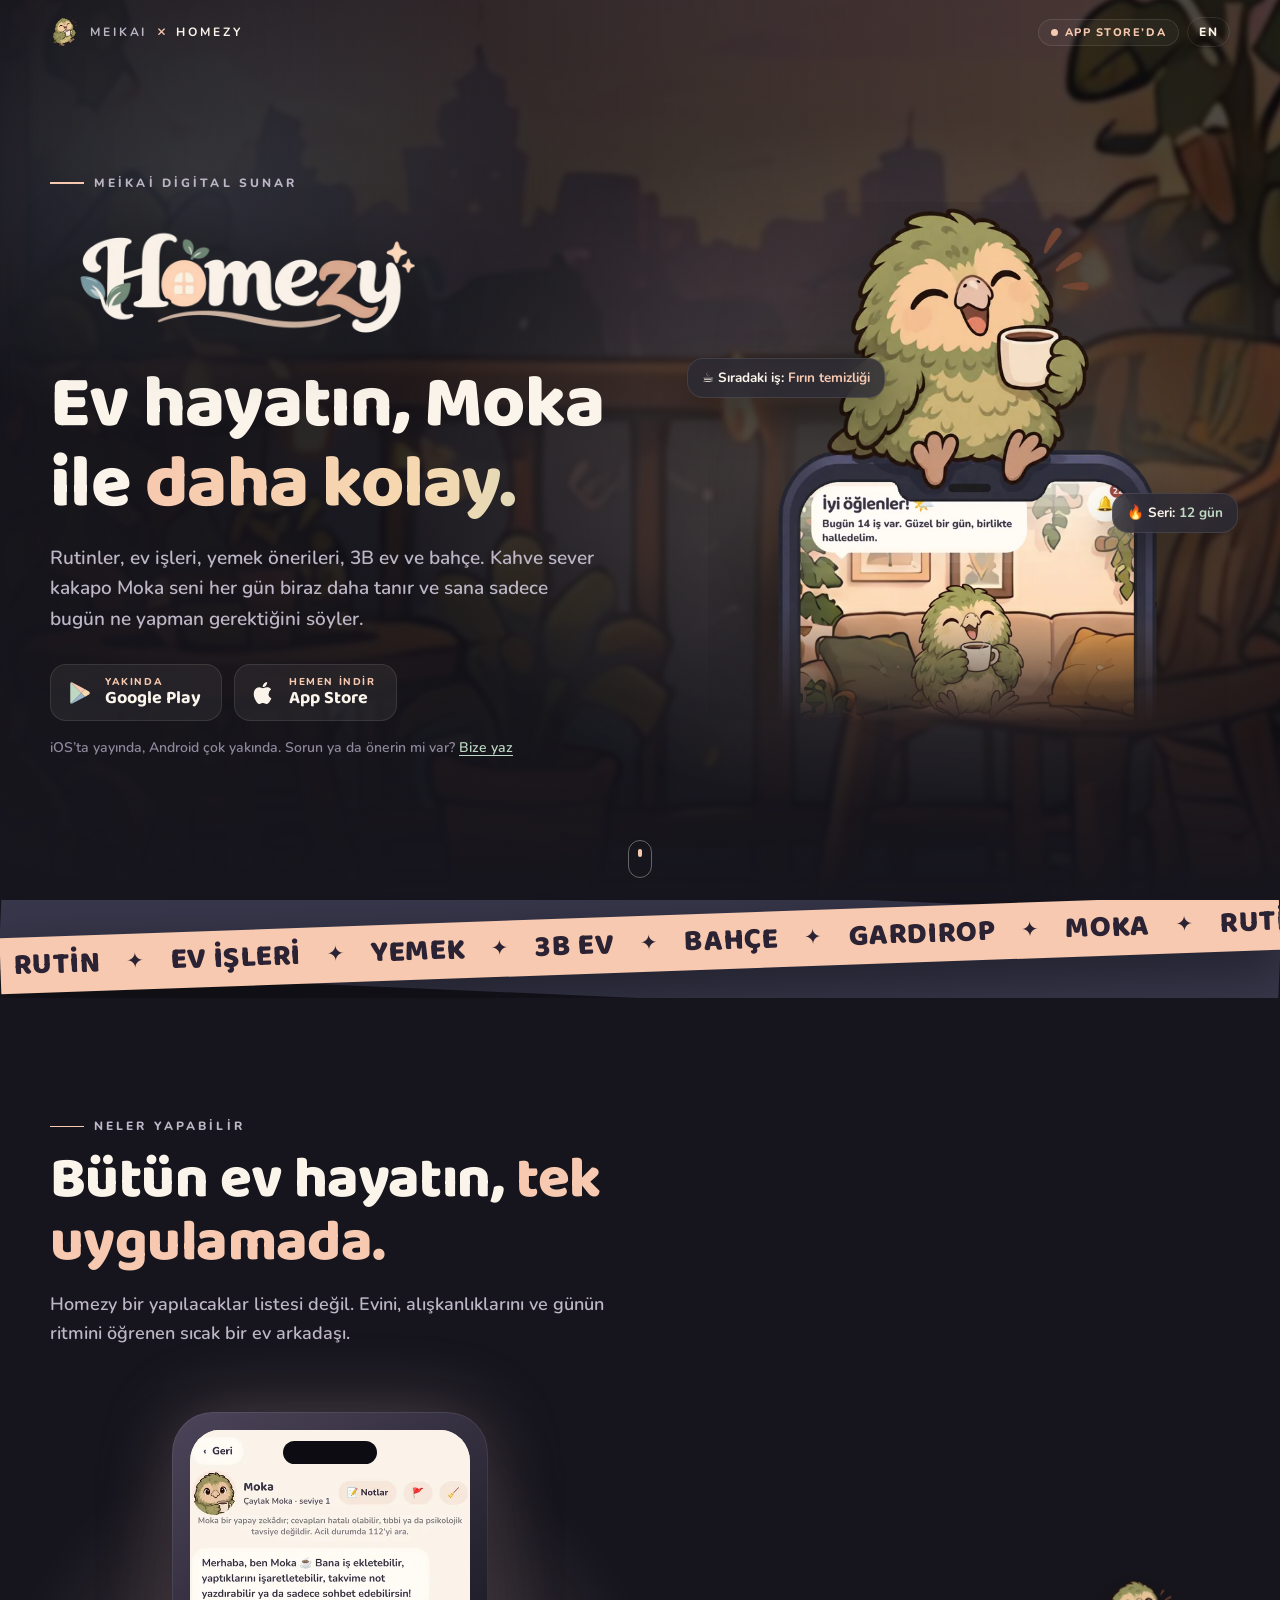
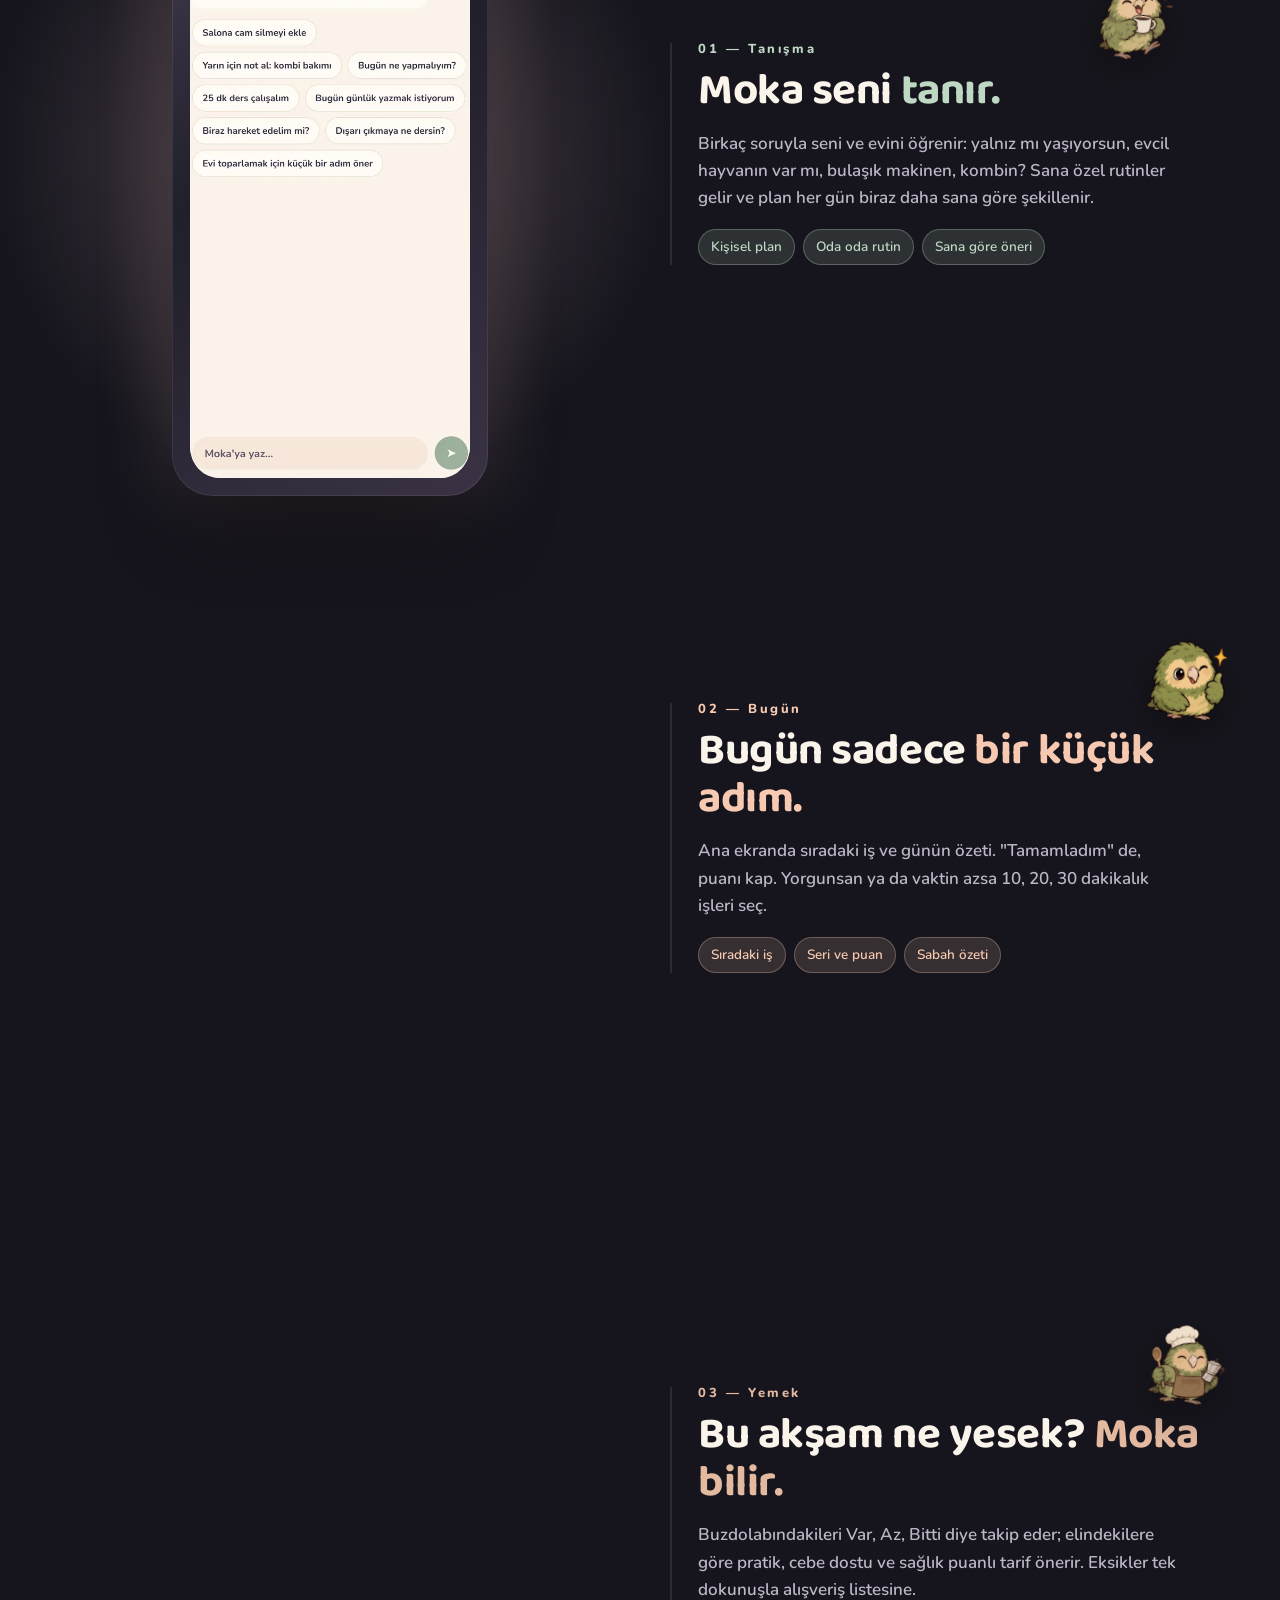
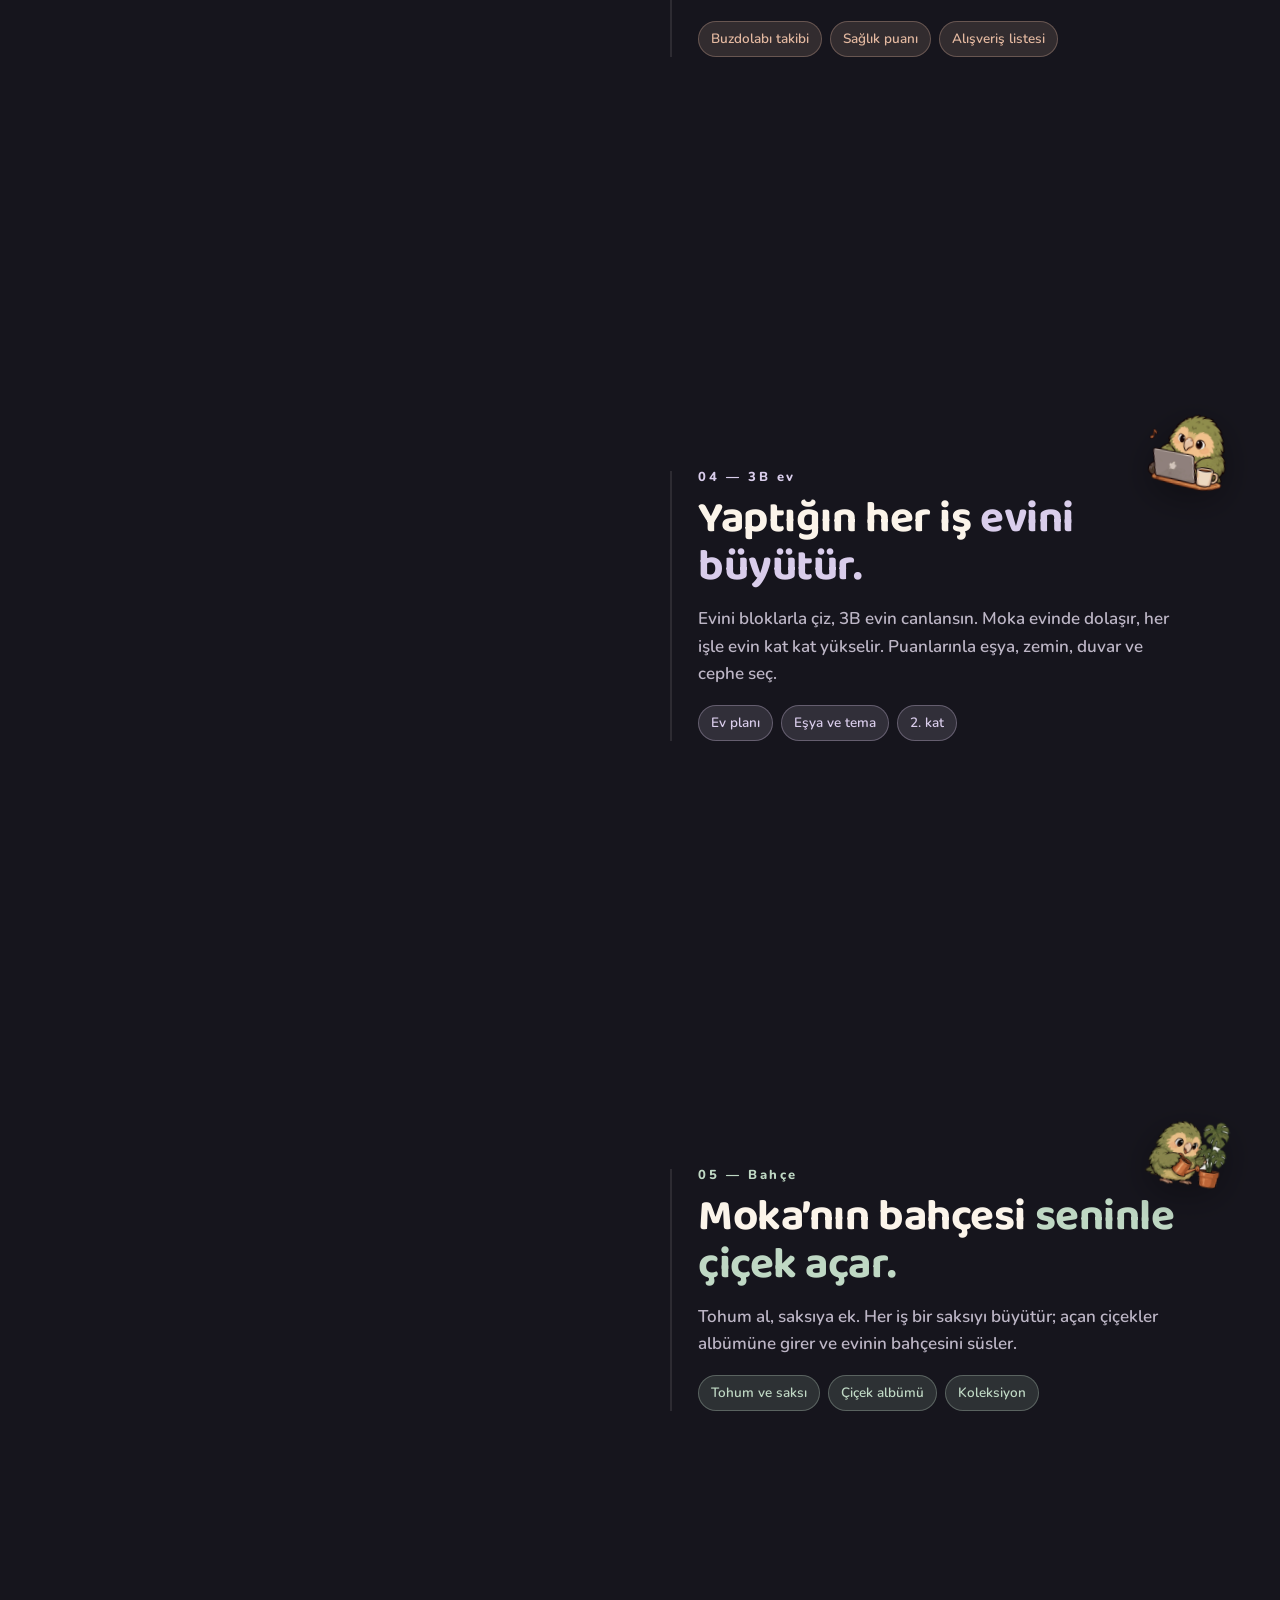
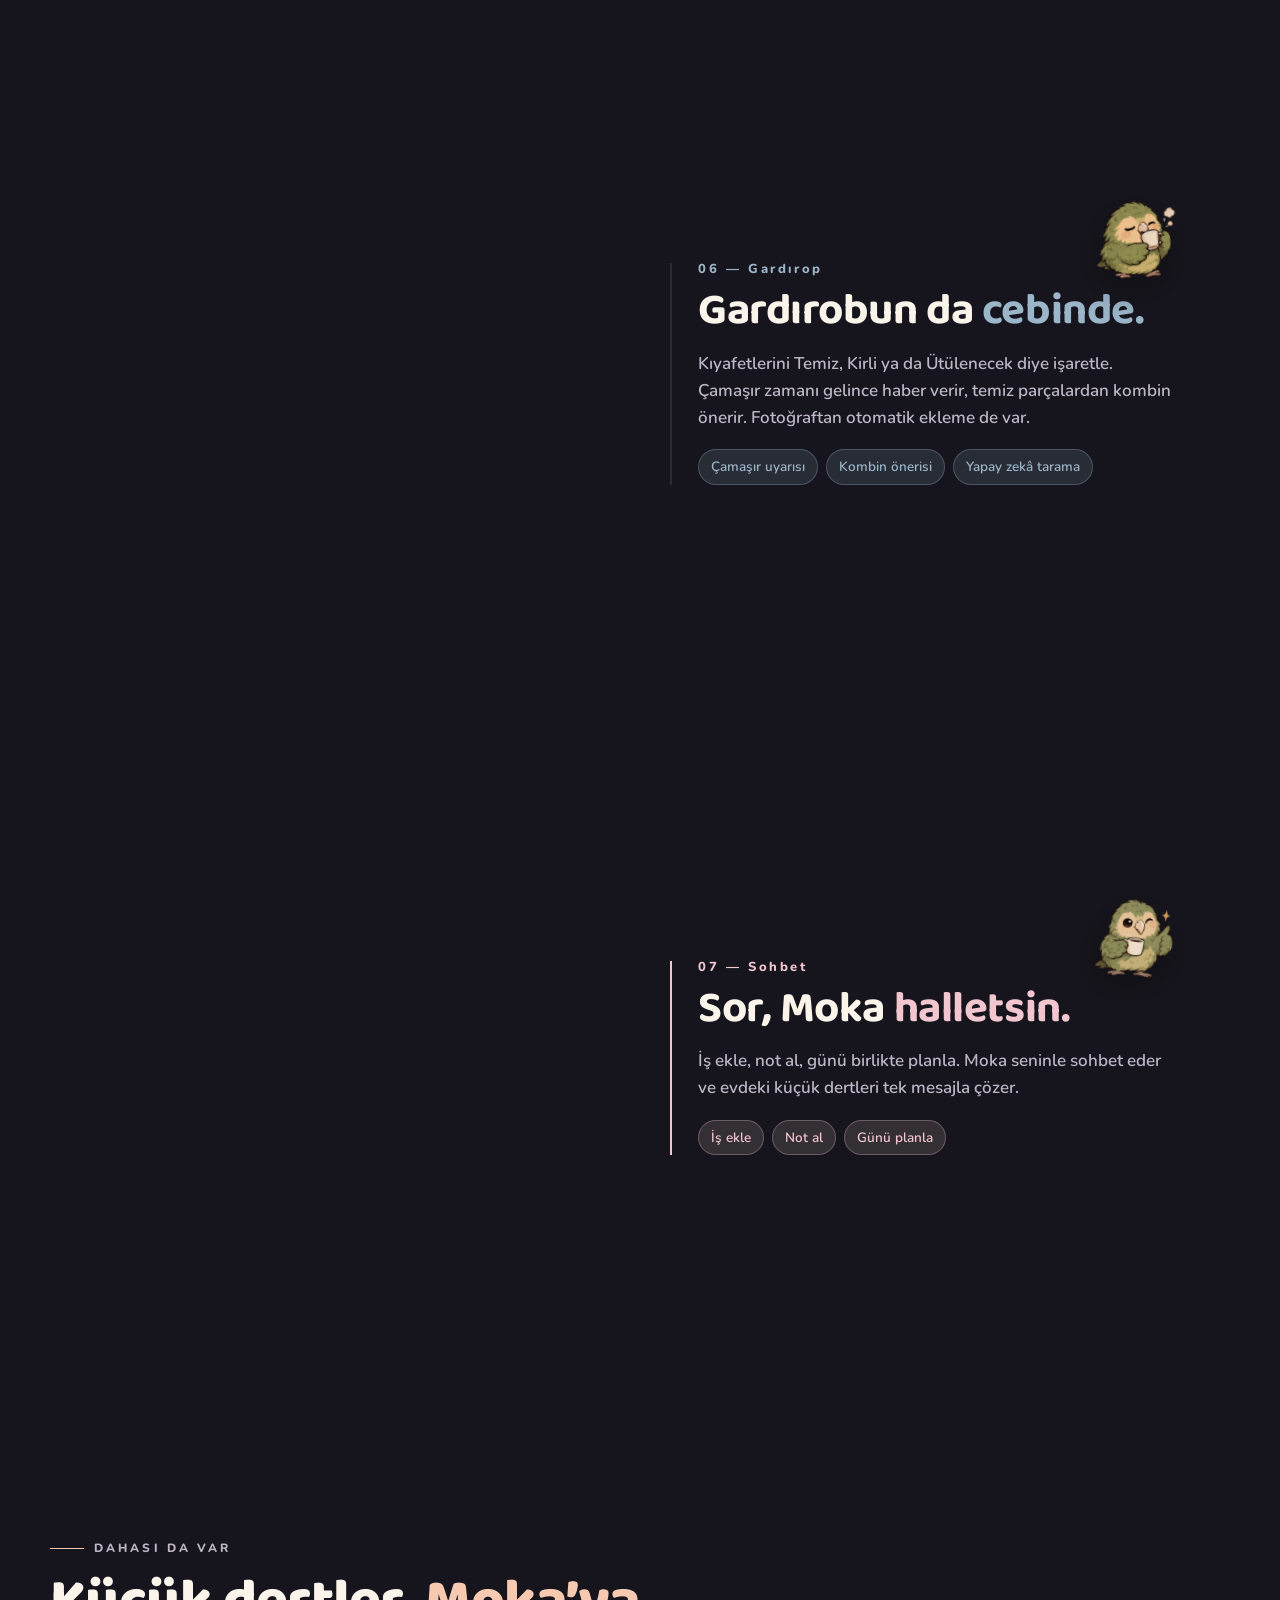
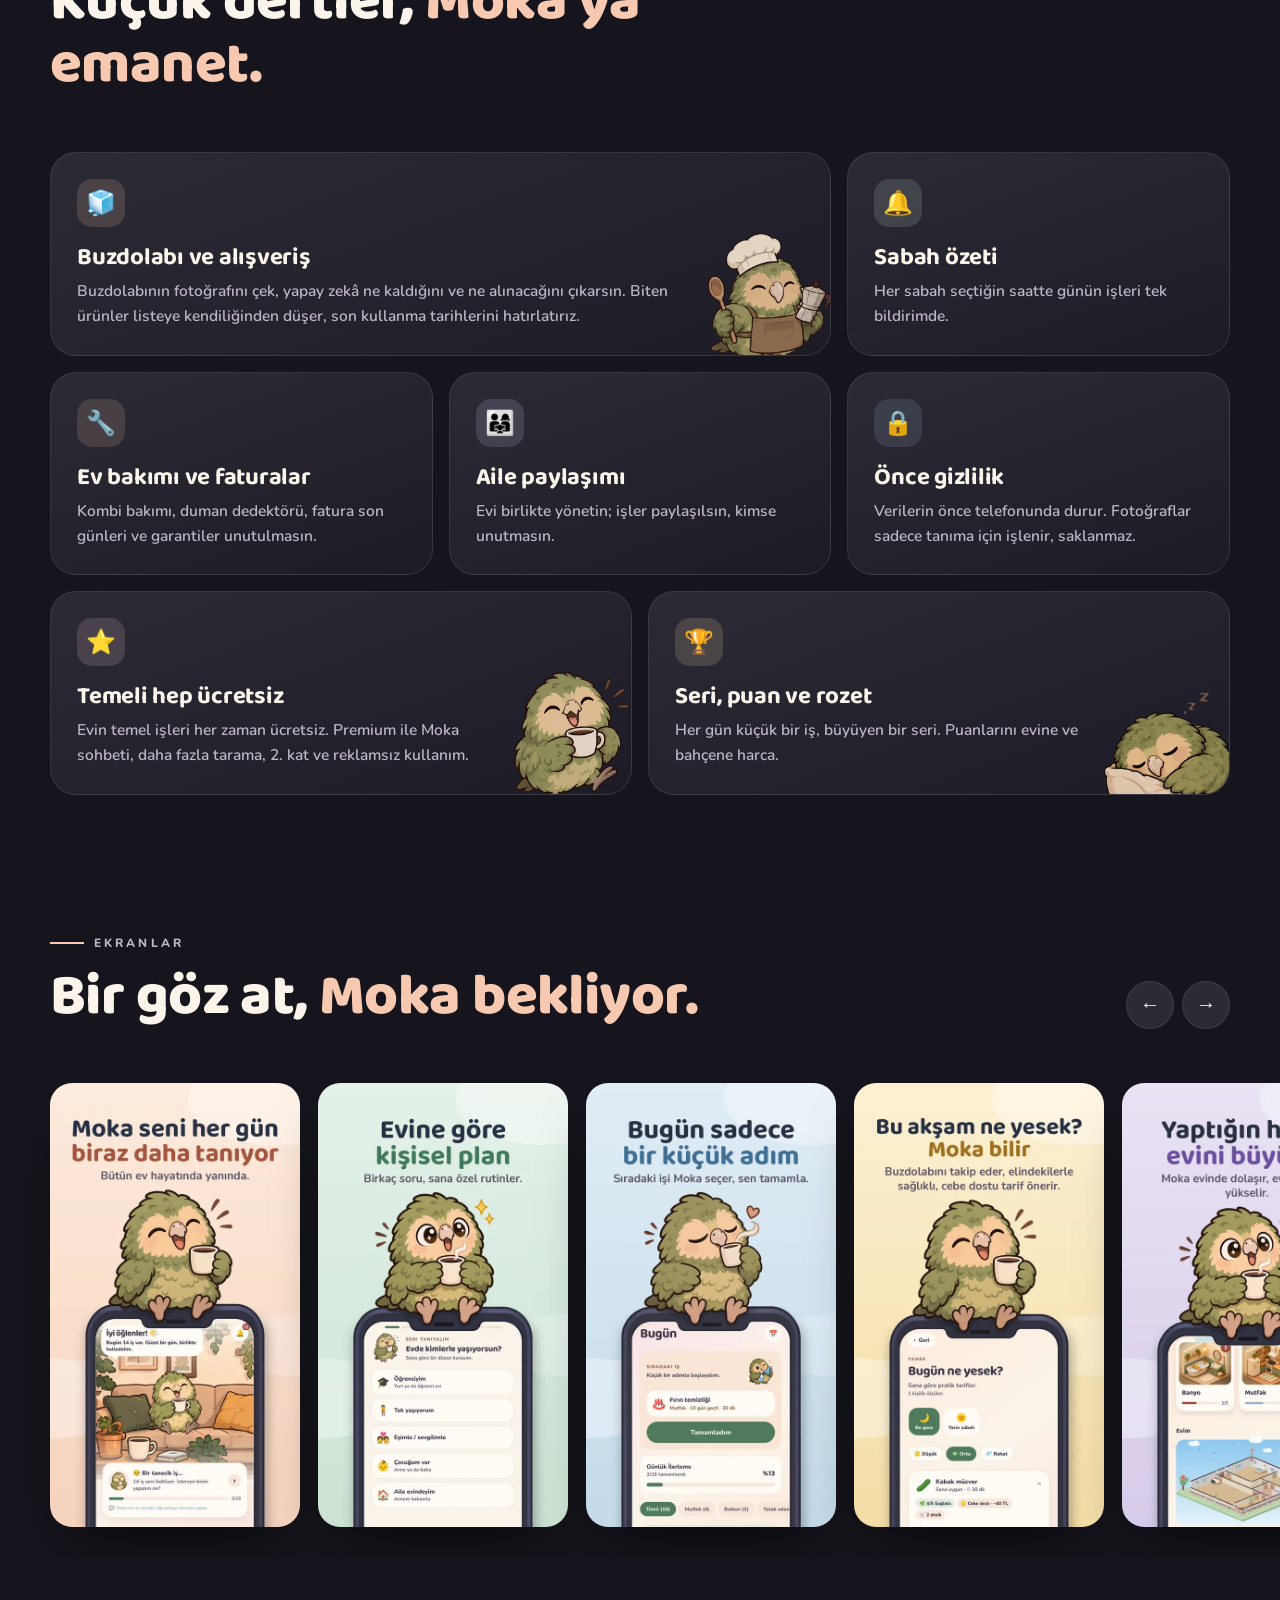
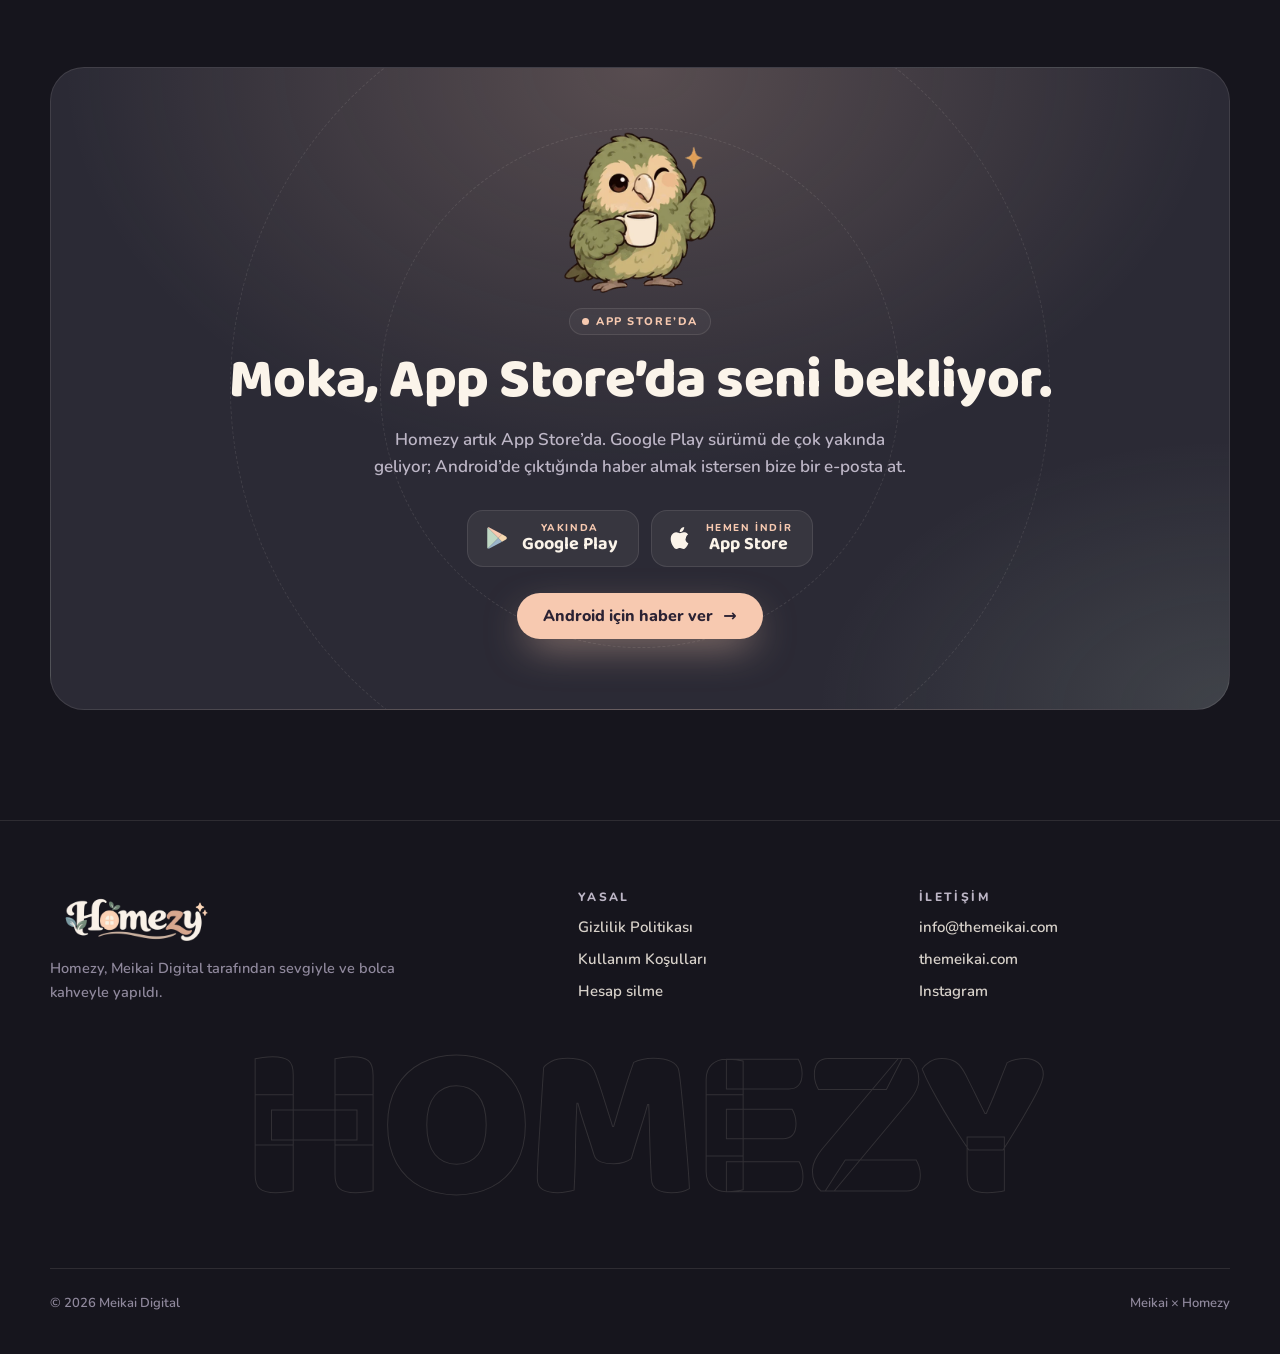
==== commit f9b5974b: "Homezy: App Store butonunu canlı linke bağla, Google Play 'Yakında' Co-Authored-By: Claude Opus 5.5 " ====
--- a/homezy/index.html
+++ b/homezy/index.html
@@ -4,7 +4,7 @@
 <meta charset="utf-8">
 <meta name="viewport" content="width=device-width, initial-scale=1, viewport-fit=cover">
 <title>Homezy – Rutin ve Ev İşleri | Meikai</title>
-<meta name="description" content="Homezy: kahve sever kakapo Moka seni tanır; rutinlerini, ev işlerini, yemeğini, 3B evini ve bahçeni tek uygulamada toplar. Şu an kapalı betada.">
+<meta name="description" content="Homezy: kahve sever kakapo Moka seni tanır; rutinlerini, ev işlerini, yemeğini, 3B evini ve bahçeni tek uygulamada toplar. App Store’da yayında, Google Play’de çok yakında.">
 <meta name="theme-color" content="#16151d">
 <link rel="canonical" href="https://themeikai.com/homezy/">
 <meta property="og:type" content="website">
@@ -76,6 +76,7 @@
 .hero .lead { margin-top: 18px; max-width: 34rem; font-size: clamp(16px, 1.6vw, 19px); color: var(--muted); }
 .stores { display: flex; flex-wrap: wrap; gap: 12px; margin-top: 30px; }
 .store { position: relative; display: inline-flex; align-items: center; gap: 12px; padding: 11px 20px 11px 16px; border-radius: 16px; background: rgb(251 244 234 / .06); border: 1px solid var(--line); color: var(--ink); text-decoration: none; cursor: default; overflow: hidden; transition: border-color .3s, transform .3s var(--ease); }
+a.store { cursor: pointer; }
 .store:hover { border-color: rgb(247 201 176 / .45); transform: translateY(-2px); }
 .store svg { width: 26px; height: 26px; flex: none; }
 .store small { display: block; font: 800 10px/1.2 var(--body); letter-spacing: .16em; text-transform: uppercase; color: var(--peach); }
@@ -238,7 +239,7 @@
       <span class="mk" lang="en">Meikai</span><span class="x">×</span><span lang="en">Homezy</span>
     </a>
     <div class="top-r">
-      <span class="pill"><i></i><span data-t="beta">Kapalı beta</span></span>
+      <span class="pill"><i></i><span data-t="beta">App Store’da</span></span>
       <button class="lang" id="lang" type="button" aria-label="Switch to English">EN</button>
     </div>
   </div>
@@ -258,14 +259,14 @@
         <div class="stores rv" style="--dl:.32s">
           <span class="store" aria-disabled="true">
             <svg viewBox="0 0 24 24" aria-hidden="true"><path fill="#bfd8c4" d="M3.6 2.2 13.3 12l-9.7 9.8c-.3-.2-.6-.6-.6-1.1V3.3c0-.5.3-.9.6-1.1Z"/><path fill="#f7c9b0" d="m16.7 8.6-3.4 3.4-9.7-9.8c.4-.2.9-.2 1.3 0l11.8 6.4Z"/><path fill="#9bb5c9" d="m16.7 15.4-11.8 6.4c-.4.2-.9.2-1.3 0l9.7-9.8 3.4 3.4Z"/><path fill="#f6d9b0" d="m20.3 10.6-3.6-2-3.4 3.4 3.4 3.4 3.6-2c1-.6 1-2.2 0-2.8Z"/></svg>
-            <span><small data-t="beta">Kapalı beta</small><b>Google Play</b></span>
+            <span><small data-t="soon">Yakında</small><b>Google Play</b></span>
           </span>
-          <span class="store" aria-disabled="true">
+          <a class="store" href="https://apps.apple.com/tr/app/homezy-g%C3%BCnl%C3%BCk-rutin-ve-i-%C5%9Fler/id6830728019?l=tr" target="_blank" rel="noopener" aria-label="Homezy'yi App Store'dan indir">
             <svg viewBox="0 0 24 24" aria-hidden="true"><path fill="#fbf4ea" d="M16.4 12.6c0-2.6 2.1-3.8 2.2-3.9-1.2-1.8-3.1-2-3.7-2-1.6-.2-3.1.9-3.9.9-.8 0-2-.9-3.4-.9-1.7 0-3.3 1-4.2 2.6-1.8 3.1-.5 7.7 1.3 10.2.8 1.2 1.8 2.6 3.1 2.6 1.3-.1 1.7-.8 3.3-.8 1.5 0 1.9.8 3.3.8 1.4 0 2.2-1.3 3-2.5 1-1.4 1.4-2.8 1.4-2.8s-2.7-1.1-2.7-4.2ZM13.9 5c.7-.9 1.2-2 1-3.2-1 0-2.3.7-3 1.6-.7.8-1.2 2-1.1 3.1 1.2.1 2.3-.6 3.1-1.5Z"/></svg>
-            <span><small data-t="beta">Kapalı beta</small><b>App Store</b></span>
-          </span>
+            <span><small data-t="iosS">Hemen indir</small><b>App Store</b></span>
+          </a>
         </div>
-        <p class="platforms rv" style="--dl:.4s"><span data-t="plat">Android ve iOS için. Betaya katılmak ister misin?</span> <a href="mailto:info@themeikai.com?subject=Homezy%20beta" data-t="platA">Bize yaz</a></p>
+        <p class="platforms rv" style="--dl:.4s"><span data-t="plat">iOS’ta yayında, Android çok yakında. Sorun ya da önerin mi var?</span> <a href="mailto:info@themeikai.com?subject=Homezy" data-t="platA">Bize yaz</a></p>
       </div>
       <div class="hero-art rv" style="--dl:.2s">
         <div class="glow" aria-hidden="true"></div>
@@ -336,14 +337,14 @@
       <div class="ring" style="width:520px;height:520px" aria-hidden="true"></div>
       <div class="ring" style="width:820px;height:820px;animation-direction:reverse" aria-hidden="true"></div>
       <img class="moka-wink" src="/homezy/img/moka-wink.webp" alt="" width="440" height="440" loading="lazy">
-      <div class="pill" style="margin-bottom:16px"><i></i><span data-t="beta">Kapalı beta</span></div>
-      <h2 data-t="ctaH">Çok yakında mağazalarda.</h2>
-      <p data-t="ctaP">Homezy şu an Google Play ve App Store'da kapalı beta aşamasında. İlk deneyenlerden olmak istersen bize bir e-posta at, seni listeye ekleyelim.</p>
+      <div class="pill" style="margin-bottom:16px"><i></i><span data-t="beta">App Store’da</span></div>
+      <h2 data-t="ctaH">Moka, App Store’da seni bekliyor.</h2>
+      <p data-t="ctaP">Homezy artık App Store’da. Google Play sürümü de çok yakında geliyor; Android’de çıktığında haber almak istersen bize bir e-posta at.</p>
       <div class="stores">
-        <span class="store" aria-disabled="true"><svg viewBox="0 0 24 24" aria-hidden="true"><path fill="#bfd8c4" d="M3.6 2.2 13.3 12l-9.7 9.8c-.3-.2-.6-.6-.6-1.1V3.3c0-.5.3-.9.6-1.1Z"/><path fill="#f7c9b0" d="m16.7 8.6-3.4 3.4-9.7-9.8c.4-.2.9-.2 1.3 0l11.8 6.4Z"/><path fill="#9bb5c9" d="m16.7 15.4-11.8 6.4c-.4.2-.9.2-1.3 0l9.7-9.8 3.4 3.4Z"/><path fill="#f6d9b0" d="m20.3 10.6-3.6-2-3.4 3.4 3.4 3.4 3.6-2c1-.6 1-2.2 0-2.8Z"/></svg><span><small data-t="beta">Kapalı beta</small><b>Google Play</b></span></span>
-        <span class="store" aria-disabled="true"><svg viewBox="0 0 24 24" aria-hidden="true"><path fill="#fbf4ea" d="M16.4 12.6c0-2.6 2.1-3.8 2.2-3.9-1.2-1.8-3.1-2-3.7-2-1.6-.2-3.1.9-3.9.9-.8 0-2-.9-3.4-.9-1.7 0-3.3 1-4.2 2.6-1.8 3.1-.5 7.7 1.3 10.2.8 1.2 1.8 2.6 3.1 2.6 1.3-.1 1.7-.8 3.3-.8 1.5 0 1.9.8 3.3.8 1.4 0 2.2-1.3 3-2.5 1-1.4 1.4-2.8 1.4-2.8s-2.7-1.1-2.7-4.2ZM13.9 5c.7-.9 1.2-2 1-3.2-1 0-2.3.7-3 1.6-.7.8-1.2 2-1.1 3.1 1.2.1 2.3-.6 3.1-1.5Z"/></svg><span><small data-t="beta">Kapalı beta</small><b>App Store</b></span></span>
-      </div>
-      <a class="btn" href="mailto:info@themeikai.com?subject=Homezy%20beta"><span data-t="ctaBtn">Betaya katıl</span> <span aria-hidden="true">→</span></a>
+        <span class="store" aria-disabled="true"><svg viewBox="0 0 24 24" aria-hidden="true"><path fill="#bfd8c4" d="M3.6 2.2 13.3 12l-9.7 9.8c-.3-.2-.6-.6-.6-1.1V3.3c0-.5.3-.9.6-1.1Z"/><path fill="#f7c9b0" d="m16.7 8.6-3.4 3.4-9.7-9.8c.4-.2.9-.2 1.3 0l11.8 6.4Z"/><path fill="#9bb5c9" d="m16.7 15.4-11.8 6.4c-.4.2-.9.2-1.3 0l9.7-9.8 3.4 3.4Z"/><path fill="#f6d9b0" d="m20.3 10.6-3.6-2-3.4 3.4 3.4 3.4 3.6-2c1-.6 1-2.2 0-2.8Z"/></svg><span><small data-t="soon">Yakında</small><b>Google Play</b></span></span>
+        <a class="store" href="https://apps.apple.com/tr/app/homezy-g%C3%BCnl%C3%BCk-rutin-ve-i-%C5%9Fler/id6830728019?l=tr" target="_blank" rel="noopener" aria-label="Homezy'yi App Store'dan indir"><svg viewBox="0 0 24 24" aria-hidden="true"><path fill="#fbf4ea" d="M16.4 12.6c0-2.6 2.1-3.8 2.2-3.9-1.2-1.8-3.1-2-3.7-2-1.6-.2-3.1.9-3.9.9-.8 0-2-.9-3.4-.9-1.7 0-3.3 1-4.2 2.6-1.8 3.1-.5 7.7 1.3 10.2.8 1.2 1.8 2.6 3.1 2.6 1.3-.1 1.7-.8 3.3-.8 1.5 0 1.9.8 3.3.8 1.4 0 2.2-1.3 3-2.5 1-1.4 1.4-2.8 1.4-2.8s-2.7-1.1-2.7-4.2ZM13.9 5c.7-.9 1.2-2 1-3.2-1 0-2.3.7-3 1.6-.7.8-1.2 2-1.1 3.1 1.2.1 2.3-.6 3.1-1.5Z"/></svg><span><small data-t="iosS">Hemen indir</small><b>App Store</b></span></a>
+      </div>
+      <a class="btn" href="mailto:info@themeikai.com?subject=Homezy%20Android"><span data-t="ctaBtn">Android için haber ver</span> <span aria-hidden="true">→</span></a>
     </div>
   </section>
 </main>
@@ -399,16 +400,16 @@
     { c: 'var(--gold)', ic: '🏆', cls: 'half', m: 'moka-nap', tr: ['Seri, puan ve rozet', 'Her gün küçük bir iş, büyüyen bir seri. Puanlarını evine ve bahçene harca.'], en: ['Streaks, points & badges', 'One small task a day, one growing streak. Spend your points on your home and garden.'] }
   ];
   var T = {
-    tr: { heroEye: 'Meikai Digital sunar', beta: 'Kapalı beta', heroH: 'Ev hayatın, Moka ile <em>daha kolay.</em>', heroP: 'Rutinler, ev işleri, yemek önerileri, 3B ev ve bahçe. Kahve sever kakapo Moka seni her gün biraz daha tanır ve sana sadece bugün ne yapman gerektiğini söyler.', plat: 'Android ve iOS için. Betaya katılmak ister misin?', platA: 'Bize yaz', heroAlt: 'Homezy ana ekranı ve Moka', b1: 'Sıradaki iş:', b1b: 'Fırın temizliği', b2: 'Seri:', b2b: '12 gün',
+    tr: { heroEye: 'Meikai Digital sunar', beta: 'App Store’da', iosS: 'Hemen indir', soon: 'Yakında', heroH: 'Ev hayatın, Moka ile <em>daha kolay.</em>', heroP: 'Rutinler, ev işleri, yemek önerileri, 3B ev ve bahçe. Kahve sever kakapo Moka seni her gün biraz daha tanır ve sana sadece bugün ne yapman gerektiğini söyler.', plat: 'iOS’ta yayında, Android çok yakında. Sorun ya da önerin mi var?', platA: 'Bize yaz', heroAlt: 'Homezy ana ekranı ve Moka', b1: 'Sıradaki iş:', b1b: 'Fırın temizliği', b2: 'Seri:', b2b: '12 gün',
       fEye: 'Neler yapabilir', fH: 'Bütün ev hayatın, <span>tek uygulamada.</span>', fP: 'Homezy bir yapılacaklar listesi değil. Evini, alışkanlıklarını ve günün ritmini öğrenen sıcak bir ev arkadaşı.',
       bEye: 'Dahası da var', bH: 'Küçük dertler, <span>Moka’ya emanet.</span>', gEye: 'Ekranlar', gH: 'Bir göz at, <span>Moka bekliyor.</span>',
-      ctaH: 'Çok yakında mağazalarda.', ctaP: 'Homezy şu an Google Play ve App Store’da kapalı beta aşamasında. İlk deneyenlerden olmak istersen bize bir e-posta at, seni listeye ekleyelim.', ctaBtn: 'Betaya katıl',
+      ctaH: 'Moka, App Store’da seni bekliyor.', ctaP: 'Homezy artık App Store’da. Google Play sürümü de çok yakında geliyor; Android’de çıktığında haber almak istersen bize bir e-posta at.', ctaBtn: 'Android için haber ver',
       footP: 'Homezy, Meikai Digital tarafından sevgiyle ve bolca kahveyle yapıldı.', legalH: 'Yasal', lPriv: 'Gizlilik Politikası', lTerms: 'Kullanım Koşulları', lDel: 'Hesap silme', contactH: 'İletişim',
       band: ['Rutin', 'Ev işleri', 'Yemek', '3B ev', 'Bahçe', 'Gardırop', 'Moka'], lang: 'EN', langL: 'Switch to English', title: 'Homezy – Rutin ve Ev İşleri | Meikai' },
-    en: { heroEye: 'Meikai Digital presents', beta: 'Closed beta', heroH: 'Home life, <em>easier with Moka.</em>', heroP: 'Routines, chores, meal ideas, a 3D home and a garden. Moka, a coffee-loving kakapo, gets to know you a little more every day and tells you just what to do today.', plat: 'For Android and iOS. Want to join the beta?', platA: 'Write to us', heroAlt: 'Homezy home screen with Moka', b1: 'Next up:', b1b: 'Clean the oven', b2: 'Streak:', b2b: '12 days',
+    en: { heroEye: 'Meikai Digital presents', beta: 'On the App Store', iosS: 'Download now', soon: 'Coming soon', heroH: 'Home life, <em>easier with Moka.</em>', heroP: 'Routines, chores, meal ideas, a 3D home and a garden. Moka, a coffee-loving kakapo, gets to know you a little more every day and tells you just what to do today.', plat: 'Out now on iOS, Android coming soon. Questions or ideas?', platA: 'Write to us', heroAlt: 'Homezy home screen with Moka', b1: 'Next up:', b1b: 'Clean the oven', b2: 'Streak:', b2b: '12 days',
       fEye: 'What it does', fH: 'Your whole home life, <span>in one app.</span>', fP: 'Homezy isn’t just a to-do list. It’s a warm housemate that learns your home, your habits and the rhythm of your day.',
       bEye: 'And there’s more', bH: 'Little worries, <span>leave them to Moka.</span>', gEye: 'Screens', gH: 'Take a look, <span>Moka’s waiting.</span>',
-      ctaH: 'Coming soon to the stores.', ctaP: 'Homezy is currently in closed beta on Google Play and the App Store. Want to be one of the first to try it? Send us an email and we’ll add you to the list.', ctaBtn: 'Join the beta',
+      ctaH: 'Moka is waiting for you on the App Store.', ctaP: 'Homezy is now on the App Store. The Google Play version is coming very soon; send us an email if you’d like to hear when it lands on Android.', ctaBtn: 'Notify me for Android',
       footP: 'Homezy is made with love and plenty of coffee by Meikai Digital.', legalH: 'Legal', lPriv: 'Privacy Policy', lTerms: 'Terms of Use', lDel: 'Delete account', contactH: 'Contact',
       band: ['Routine', 'Chores', 'Meals', '3D home', 'Garden', 'Wardrobe', 'Moka'], lang: 'TR', langL: 'Türkçeye geç', title: 'Homezy – Routine & Chores | Meikai' }
   };
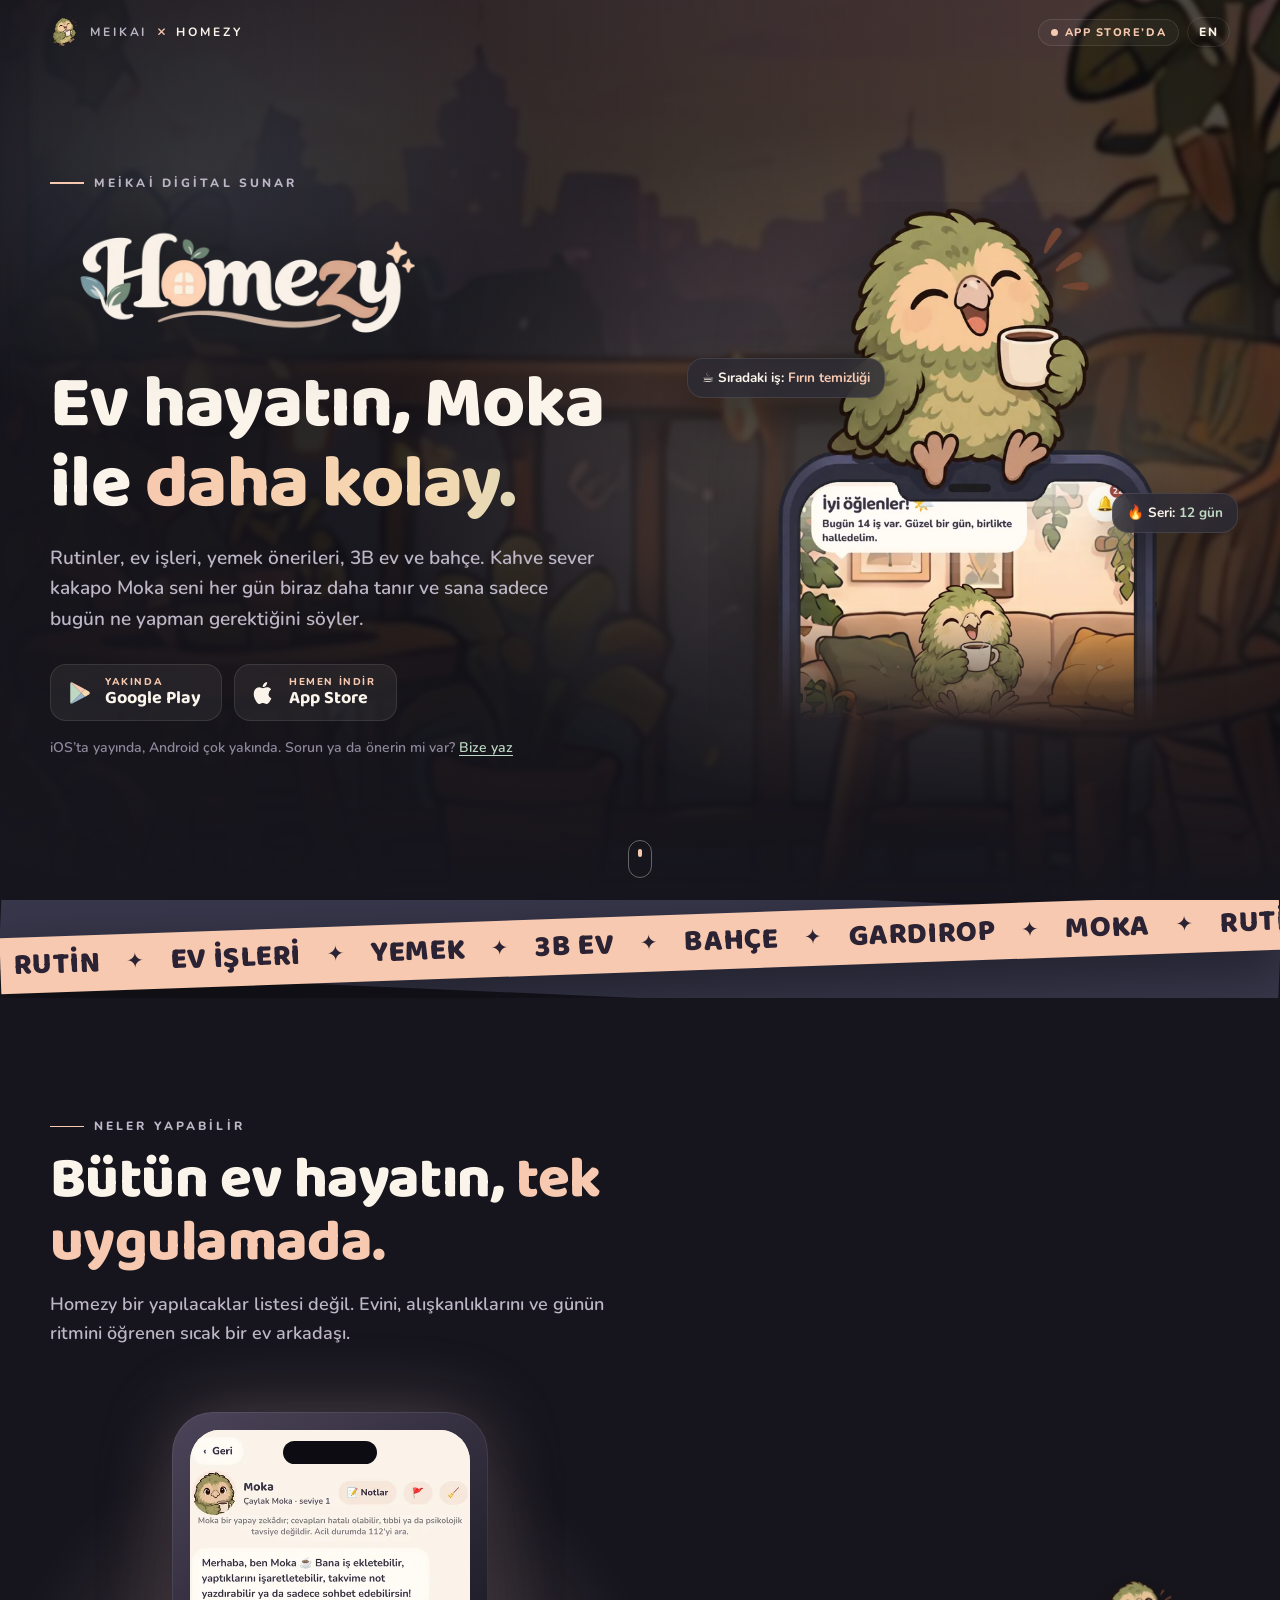
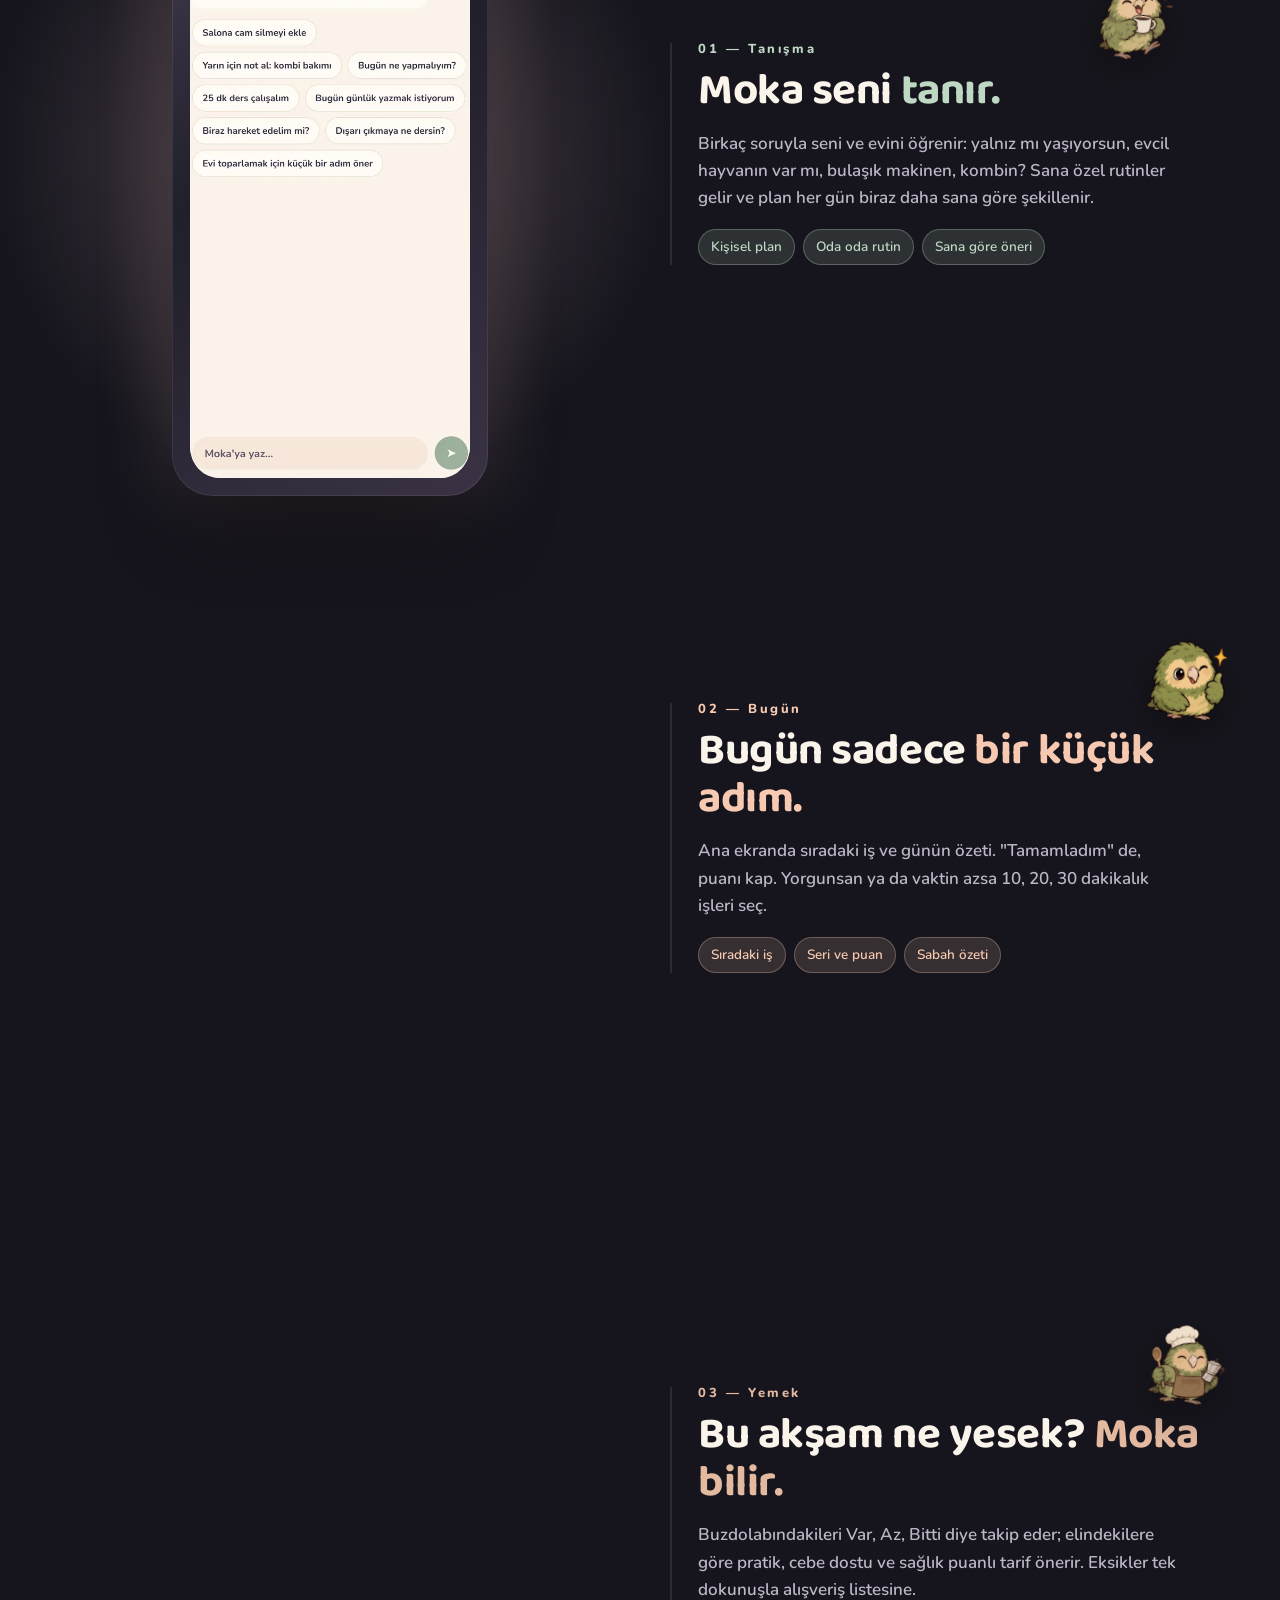
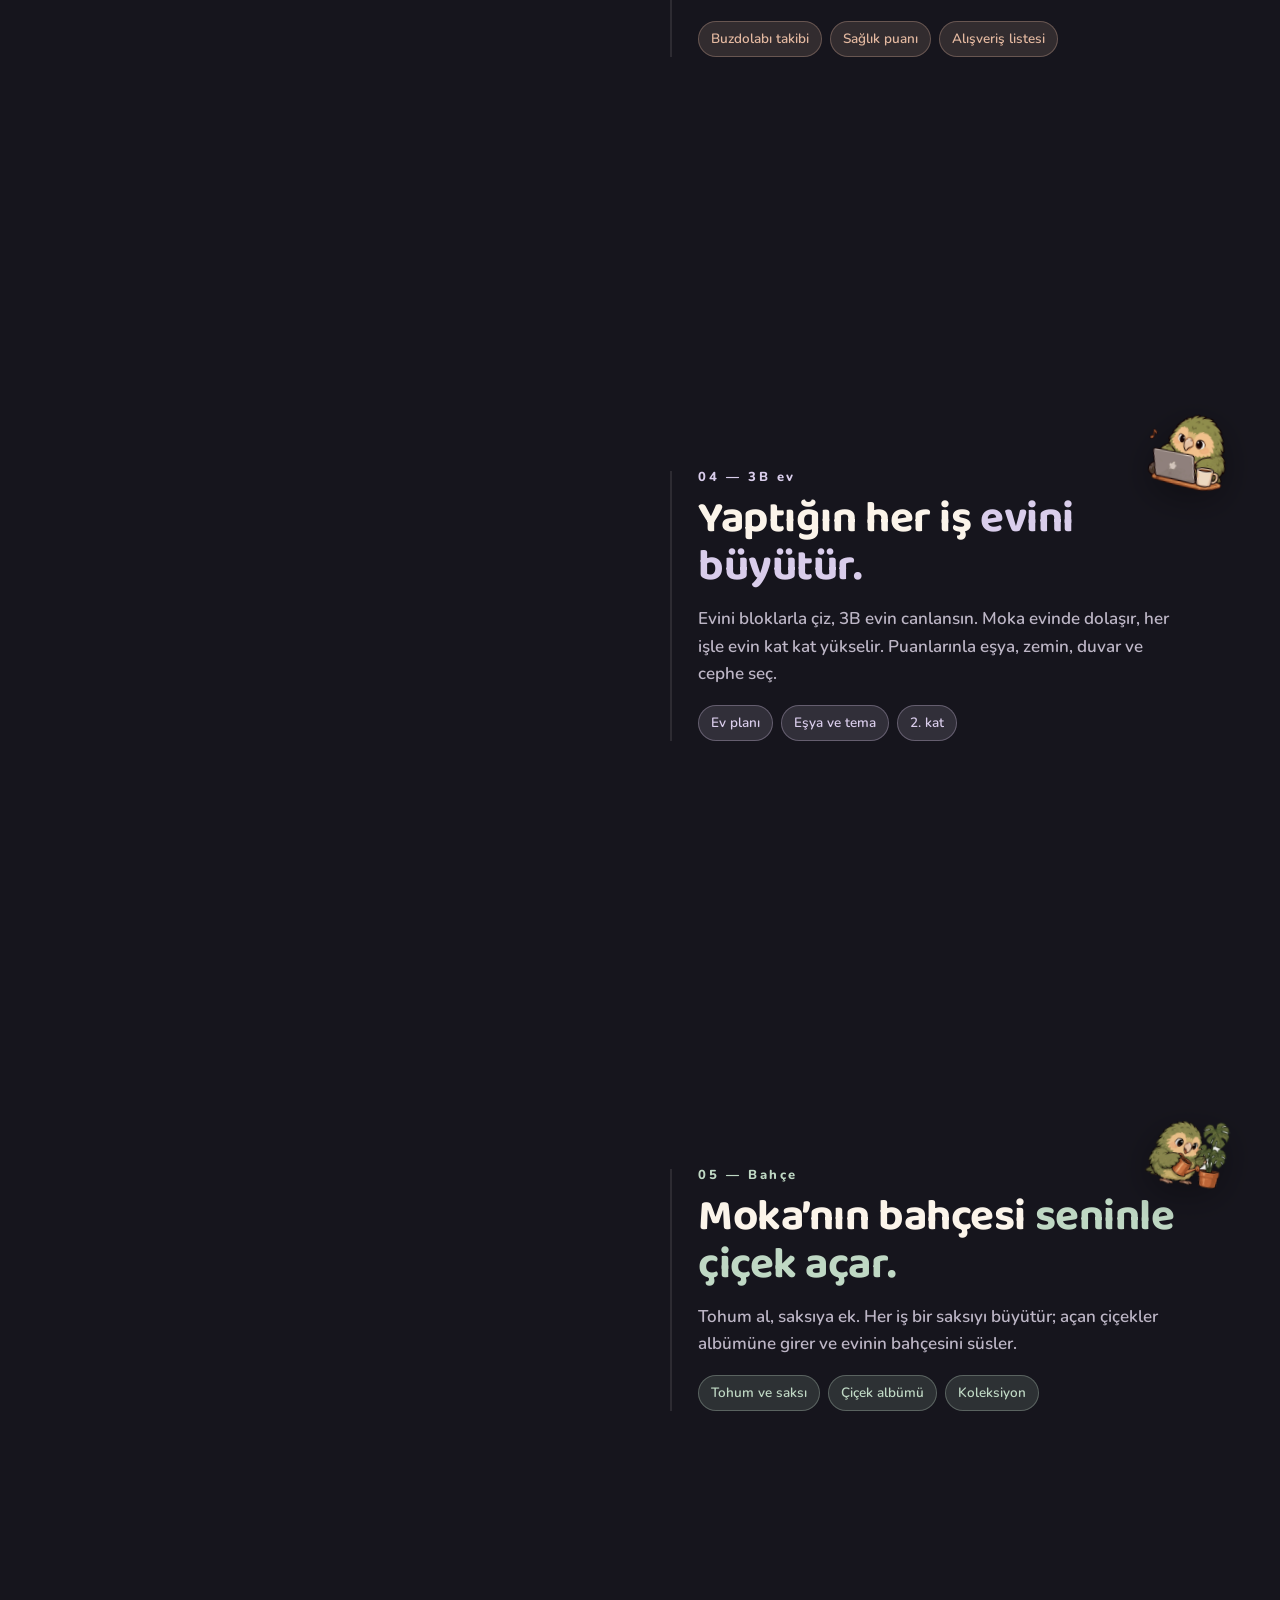
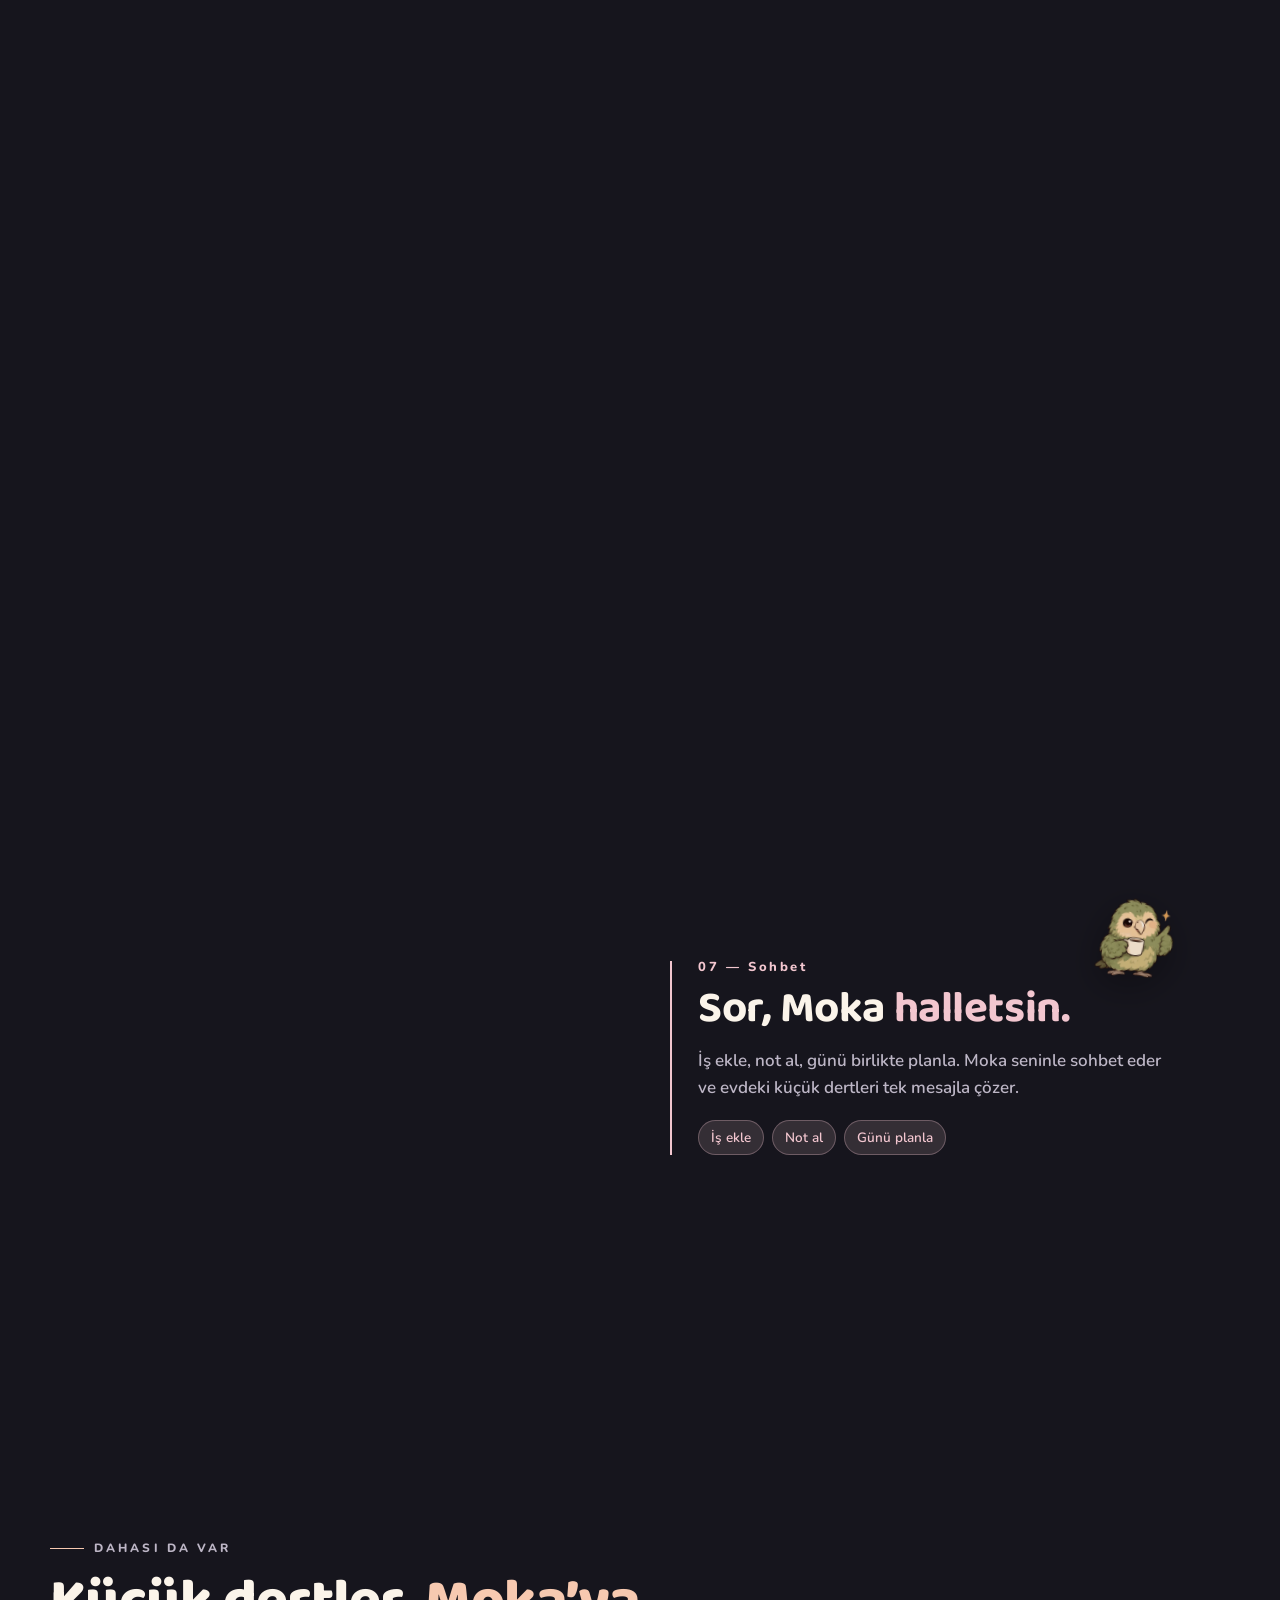
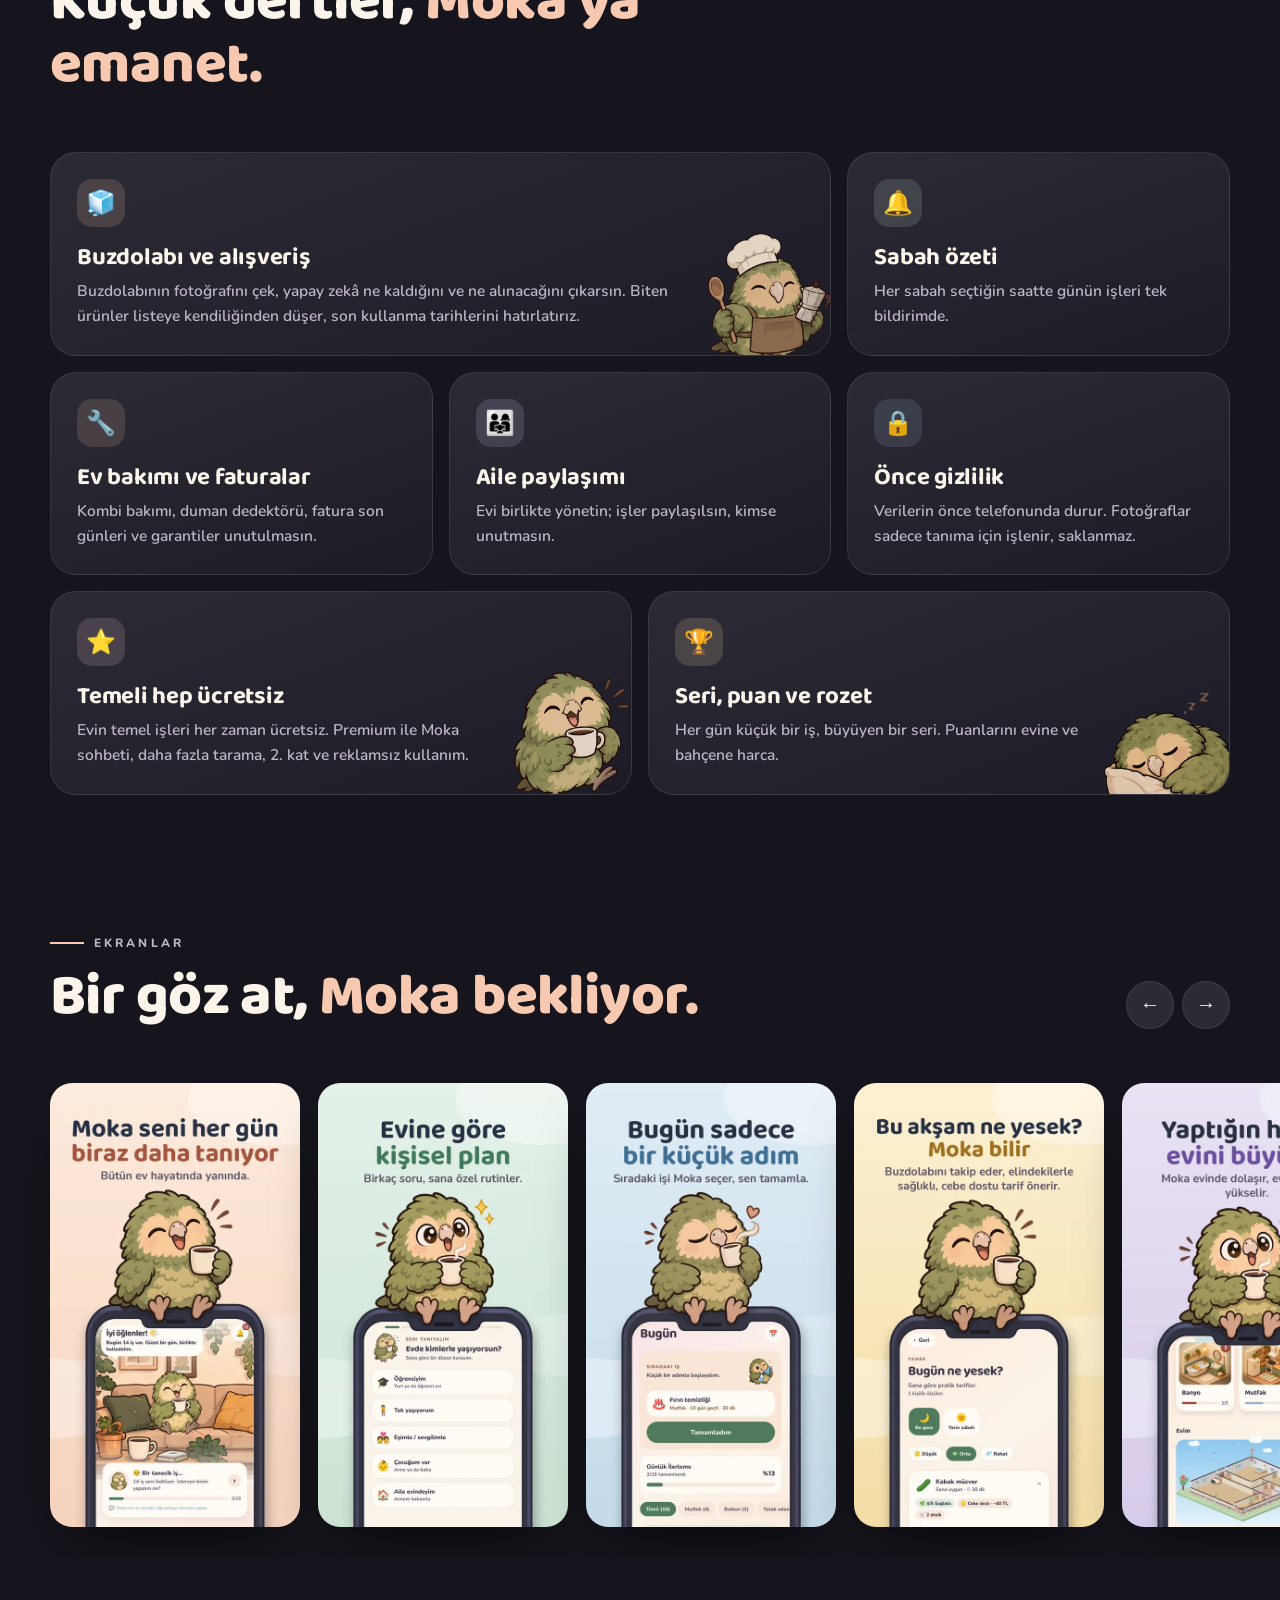
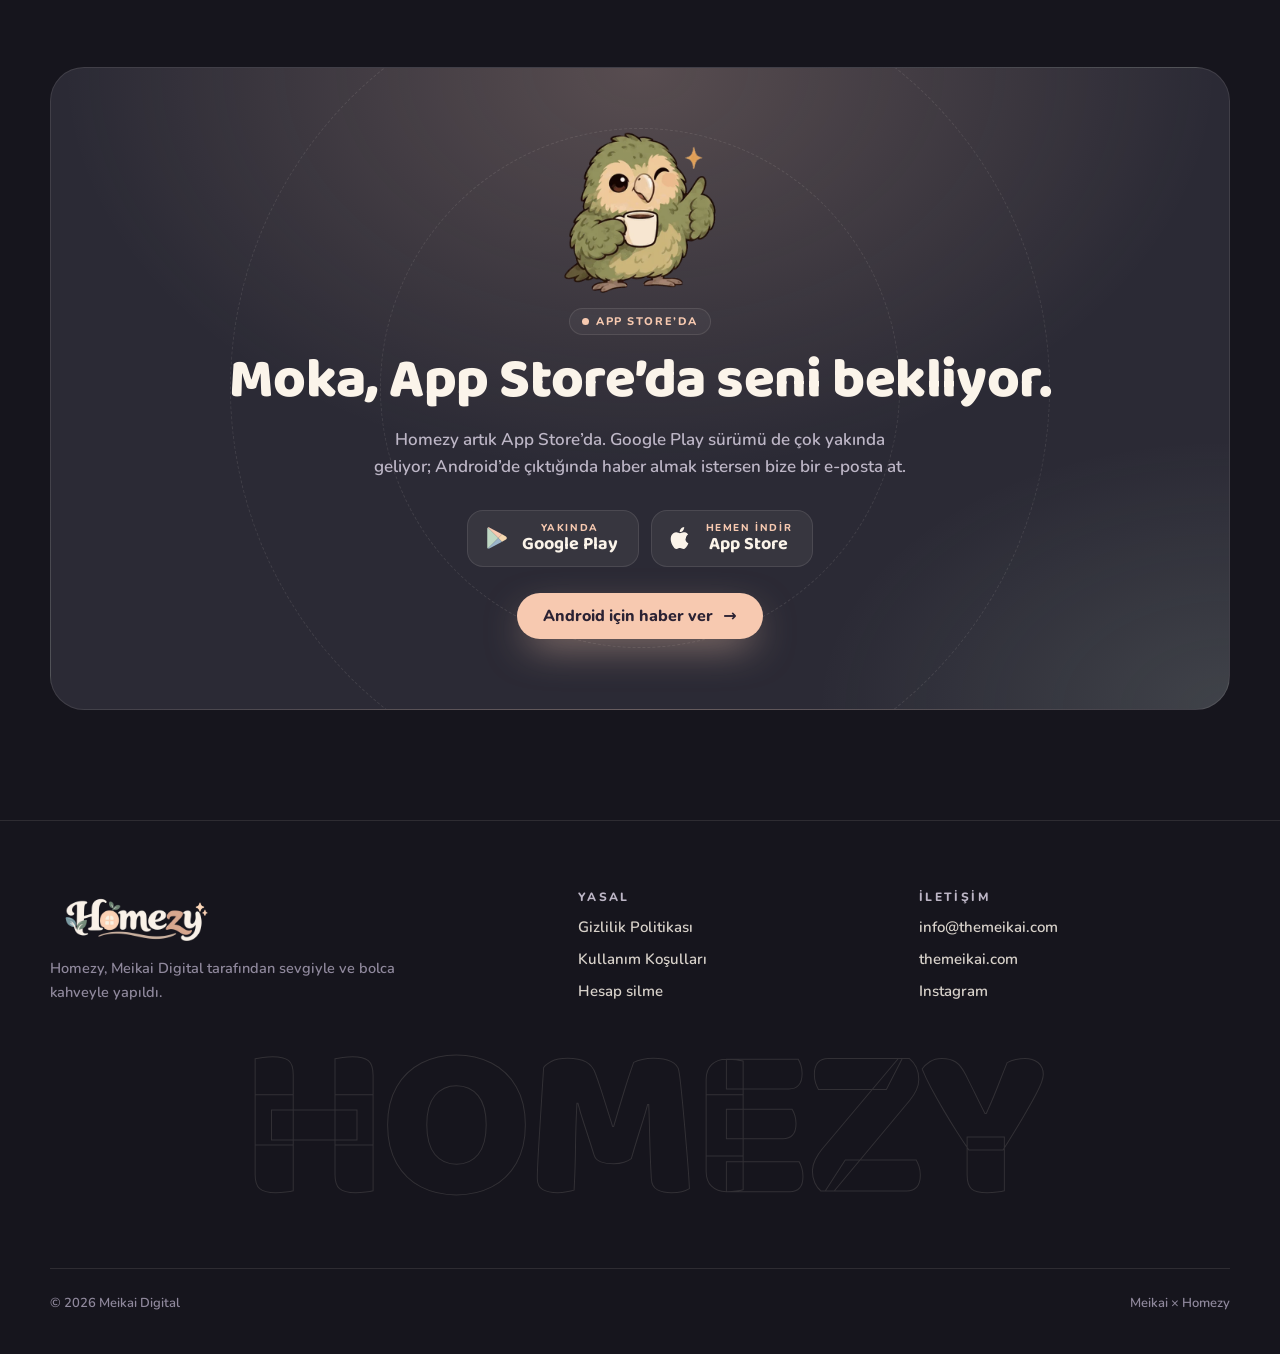
==== commit f3267647: "Homezy: Google Play butonunu mağaza sayfasına bağla Co-Authored-By: Claude Opus 5.5 <noreply@anthrop" ====
--- a/homezy/index.html
+++ b/homezy/index.html
@@ -257,10 +257,10 @@
         <h1 class="rv" style="--dl:.16s" data-t="heroH">Ev hayatın, Moka ile <em>daha kolay.</em></h1>
         <p class="lead rv" style="--dl:.24s" data-t="heroP">Rutinler, ev işleri, yemek önerileri, 3B ev ve bahçe. Kahve sever kakapo Moka seni her gün biraz daha tanır ve sana sadece bugün ne yapman gerektiğini söyler.</p>
         <div class="stores rv" style="--dl:.32s">
-          <span class="store" aria-disabled="true">
+          <a class="store" href="https://play.google.com/store/apps/details?id=com.meikai.homezy" target="_blank" rel="noopener" aria-label="Homezy'yi Google Play'de aç">
             <svg viewBox="0 0 24 24" aria-hidden="true"><path fill="#bfd8c4" d="M3.6 2.2 13.3 12l-9.7 9.8c-.3-.2-.6-.6-.6-1.1V3.3c0-.5.3-.9.6-1.1Z"/><path fill="#f7c9b0" d="m16.7 8.6-3.4 3.4-9.7-9.8c.4-.2.9-.2 1.3 0l11.8 6.4Z"/><path fill="#9bb5c9" d="m16.7 15.4-11.8 6.4c-.4.2-.9.2-1.3 0l9.7-9.8 3.4 3.4Z"/><path fill="#f6d9b0" d="m20.3 10.6-3.6-2-3.4 3.4 3.4 3.4 3.6-2c1-.6 1-2.2 0-2.8Z"/></svg>
             <span><small data-t="soon">Yakında</small><b>Google Play</b></span>
-          </span>
+          </a>
           <a class="store" href="https://apps.apple.com/tr/app/homezy-g%C3%BCnl%C3%BCk-rutin-ve-i-%C5%9Fler/id6830728019?l=tr" target="_blank" rel="noopener" aria-label="Homezy'yi App Store'dan indir">
             <svg viewBox="0 0 24 24" aria-hidden="true"><path fill="#fbf4ea" d="M16.4 12.6c0-2.6 2.1-3.8 2.2-3.9-1.2-1.8-3.1-2-3.7-2-1.6-.2-3.1.9-3.9.9-.8 0-2-.9-3.4-.9-1.7 0-3.3 1-4.2 2.6-1.8 3.1-.5 7.7 1.3 10.2.8 1.2 1.8 2.6 3.1 2.6 1.3-.1 1.7-.8 3.3-.8 1.5 0 1.9.8 3.3.8 1.4 0 2.2-1.3 3-2.5 1-1.4 1.4-2.8 1.4-2.8s-2.7-1.1-2.7-4.2ZM13.9 5c.7-.9 1.2-2 1-3.2-1 0-2.3.7-3 1.6-.7.8-1.2 2-1.1 3.1 1.2.1 2.3-.6 3.1-1.5Z"/></svg>
             <span><small data-t="iosS">Hemen indir</small><b>App Store</b></span>
@@ -341,7 +341,7 @@
       <h2 data-t="ctaH">Moka, App Store’da seni bekliyor.</h2>
       <p data-t="ctaP">Homezy artık App Store’da. Google Play sürümü de çok yakında geliyor; Android’de çıktığında haber almak istersen bize bir e-posta at.</p>
       <div class="stores">
-        <span class="store" aria-disabled="true"><svg viewBox="0 0 24 24" aria-hidden="true"><path fill="#bfd8c4" d="M3.6 2.2 13.3 12l-9.7 9.8c-.3-.2-.6-.6-.6-1.1V3.3c0-.5.3-.9.6-1.1Z"/><path fill="#f7c9b0" d="m16.7 8.6-3.4 3.4-9.7-9.8c.4-.2.9-.2 1.3 0l11.8 6.4Z"/><path fill="#9bb5c9" d="m16.7 15.4-11.8 6.4c-.4.2-.9.2-1.3 0l9.7-9.8 3.4 3.4Z"/><path fill="#f6d9b0" d="m20.3 10.6-3.6-2-3.4 3.4 3.4 3.4 3.6-2c1-.6 1-2.2 0-2.8Z"/></svg><span><small data-t="soon">Yakında</small><b>Google Play</b></span></span>
+        <a class="store" href="https://play.google.com/store/apps/details?id=com.meikai.homezy" target="_blank" rel="noopener" aria-label="Homezy'yi Google Play'de aç"><svg viewBox="0 0 24 24" aria-hidden="true"><path fill="#bfd8c4" d="M3.6 2.2 13.3 12l-9.7 9.8c-.3-.2-.6-.6-.6-1.1V3.3c0-.5.3-.9.6-1.1Z"/><path fill="#f7c9b0" d="m16.7 8.6-3.4 3.4-9.7-9.8c.4-.2.9-.2 1.3 0l11.8 6.4Z"/><path fill="#9bb5c9" d="m16.7 15.4-11.8 6.4c-.4.2-.9.2-1.3 0l9.7-9.8 3.4 3.4Z"/><path fill="#f6d9b0" d="m20.3 10.6-3.6-2-3.4 3.4 3.4 3.4 3.6-2c1-.6 1-2.2 0-2.8Z"/></svg><span><small data-t="soon">Yakında</small><b>Google Play</b></span></a>
         <a class="store" href="https://apps.apple.com/tr/app/homezy-g%C3%BCnl%C3%BCk-rutin-ve-i-%C5%9Fler/id6830728019?l=tr" target="_blank" rel="noopener" aria-label="Homezy'yi App Store'dan indir"><svg viewBox="0 0 24 24" aria-hidden="true"><path fill="#fbf4ea" d="M16.4 12.6c0-2.6 2.1-3.8 2.2-3.9-1.2-1.8-3.1-2-3.7-2-1.6-.2-3.1.9-3.9.9-.8 0-2-.9-3.4-.9-1.7 0-3.3 1-4.2 2.6-1.8 3.1-.5 7.7 1.3 10.2.8 1.2 1.8 2.6 3.1 2.6 1.3-.1 1.7-.8 3.3-.8 1.5 0 1.9.8 3.3.8 1.4 0 2.2-1.3 3-2.5 1-1.4 1.4-2.8 1.4-2.8s-2.7-1.1-2.7-4.2ZM13.9 5c.7-.9 1.2-2 1-3.2-1 0-2.3.7-3 1.6-.7.8-1.2 2-1.1 3.1 1.2.1 2.3-.6 3.1-1.5Z"/></svg><span><small data-t="iosS">Hemen indir</small><b>App Store</b></span></a>
       </div>
       <a class="btn" href="mailto:info@themeikai.com?subject=Homezy%20Android"><span data-t="ctaBtn">Android için haber ver</span> <span aria-hidden="true">→</span></a>
